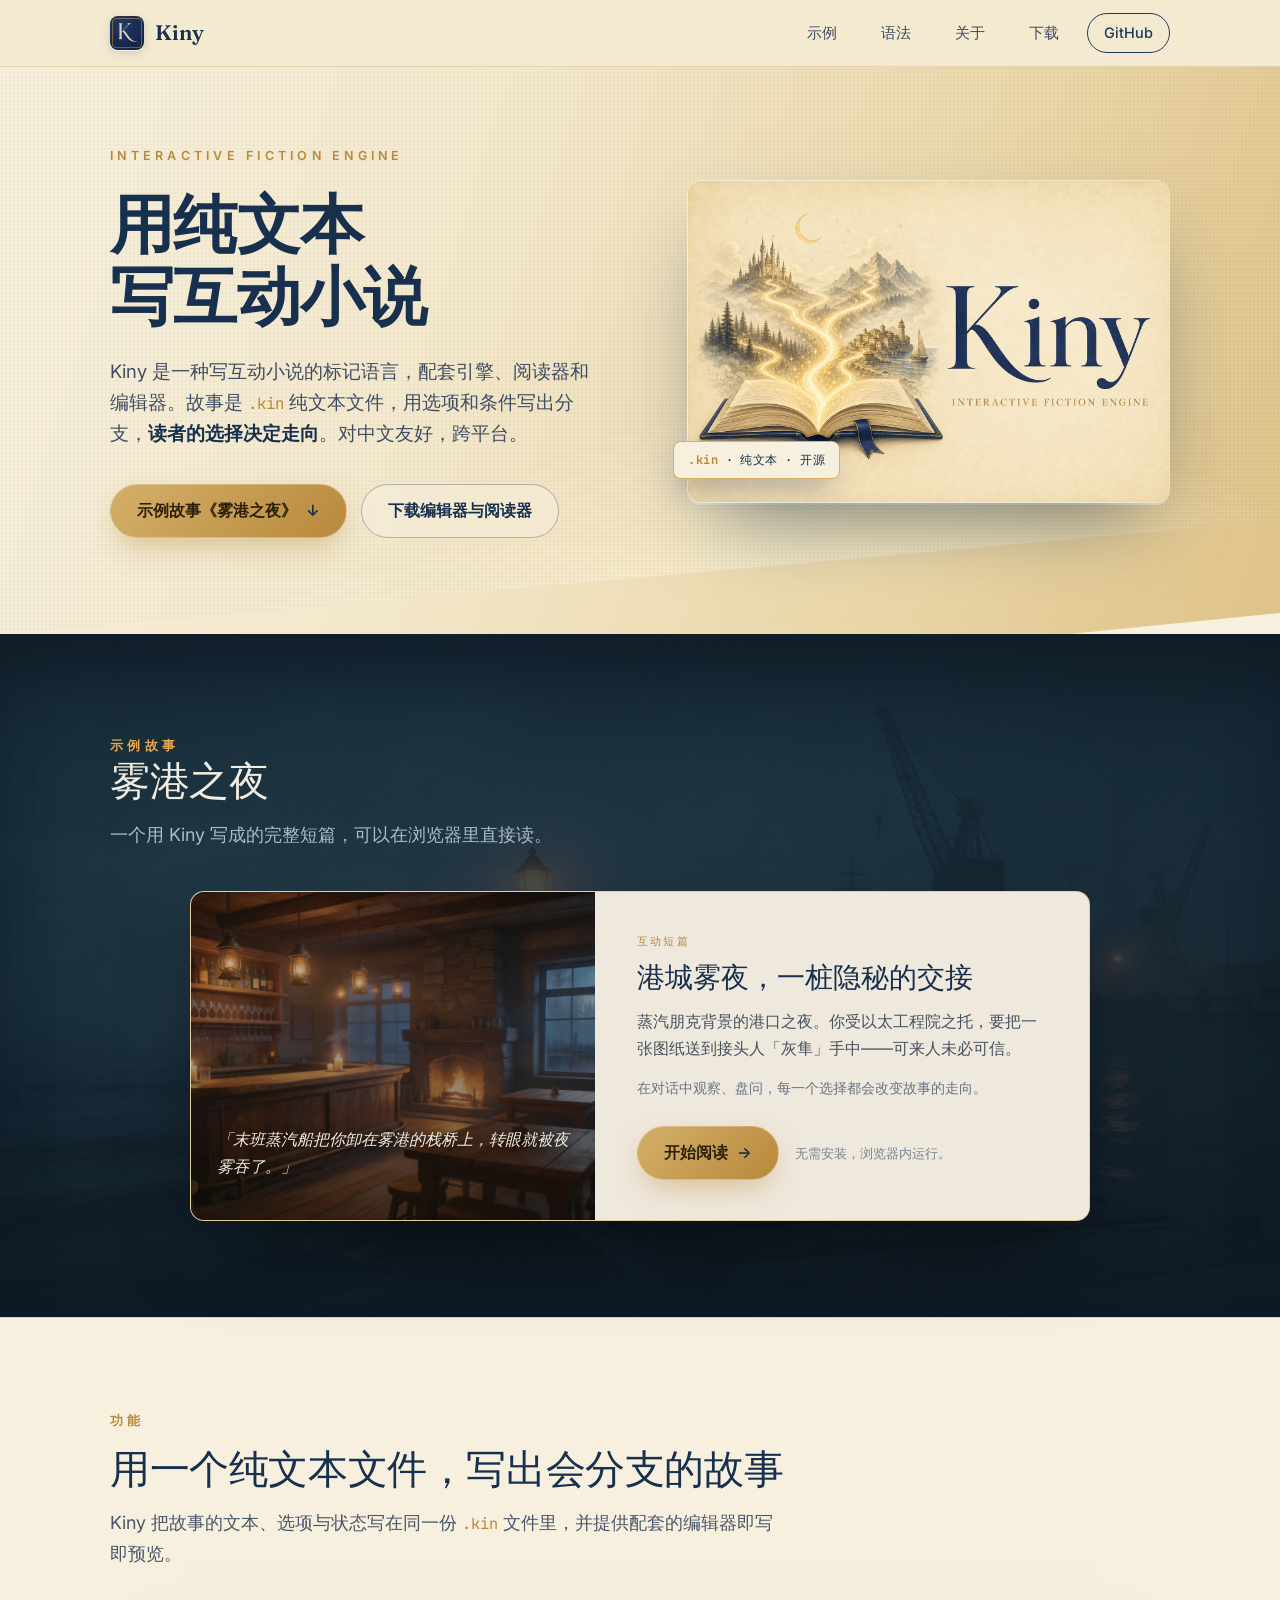
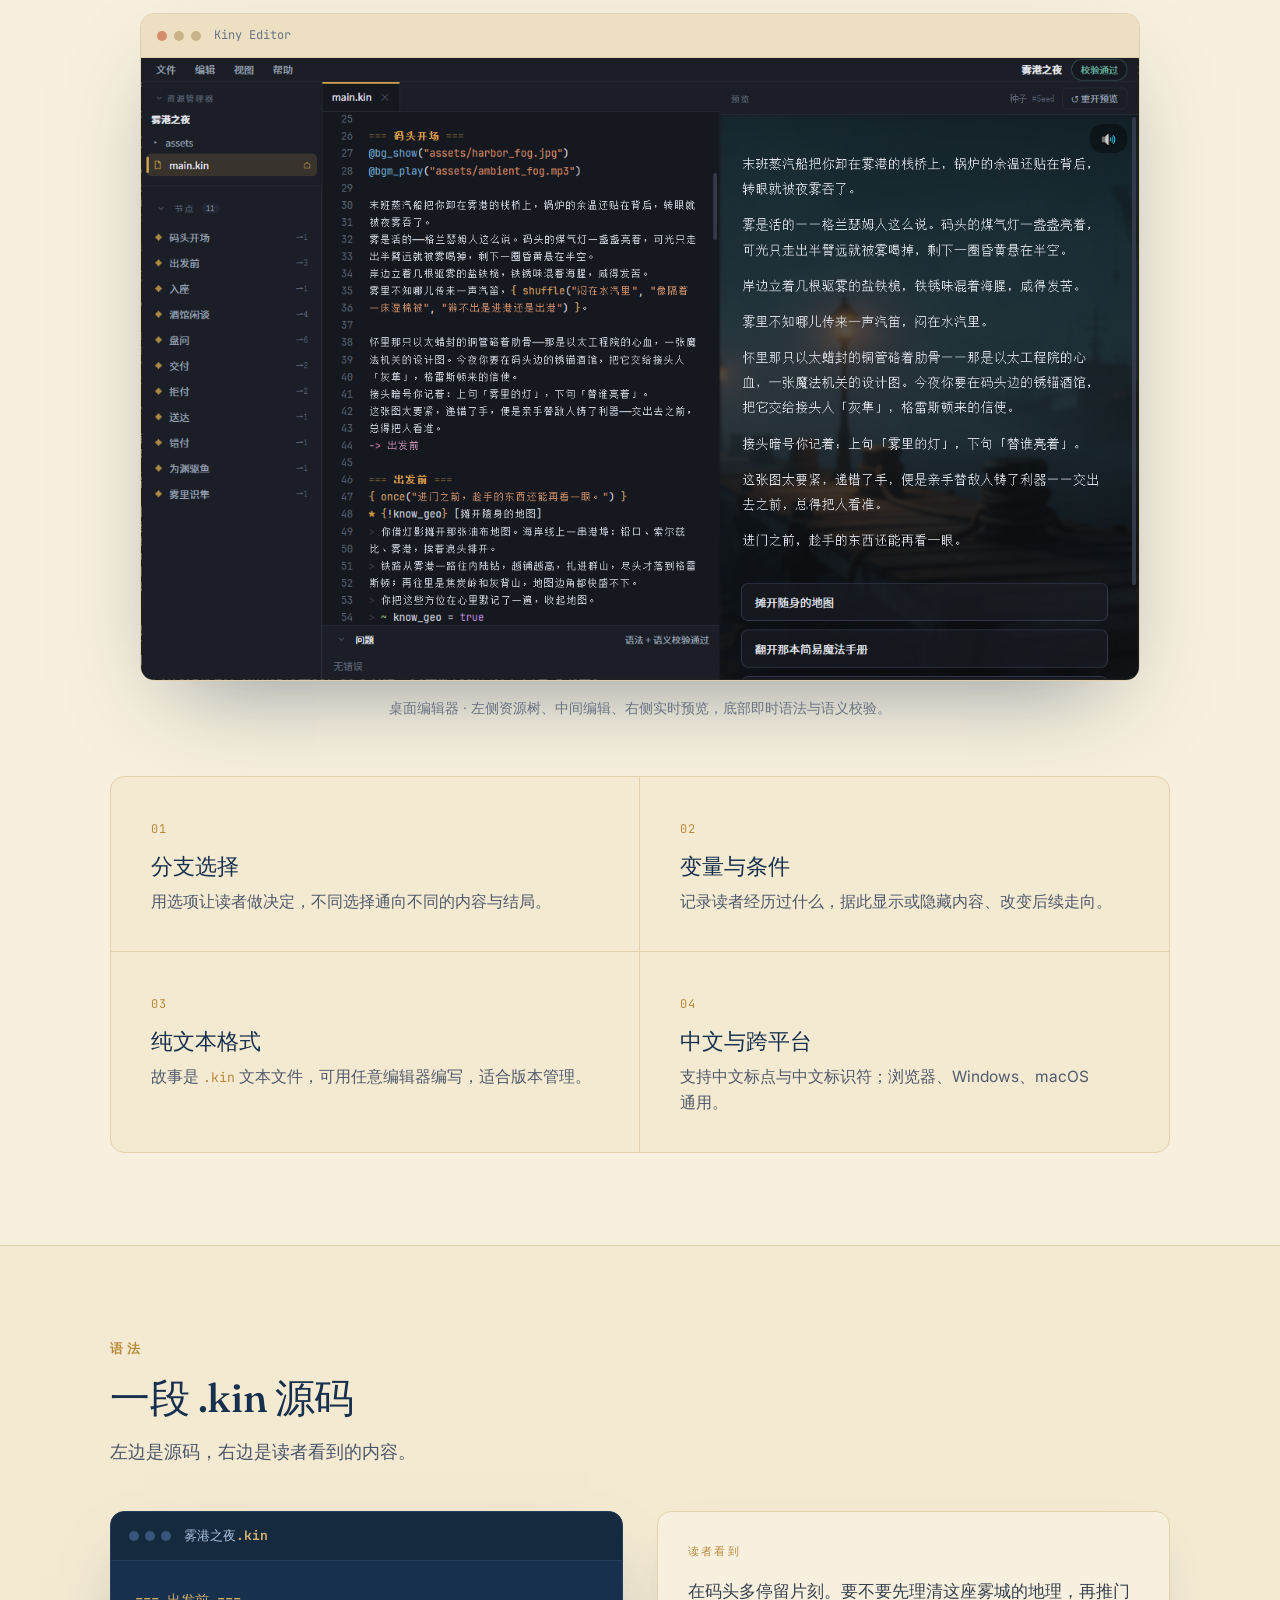
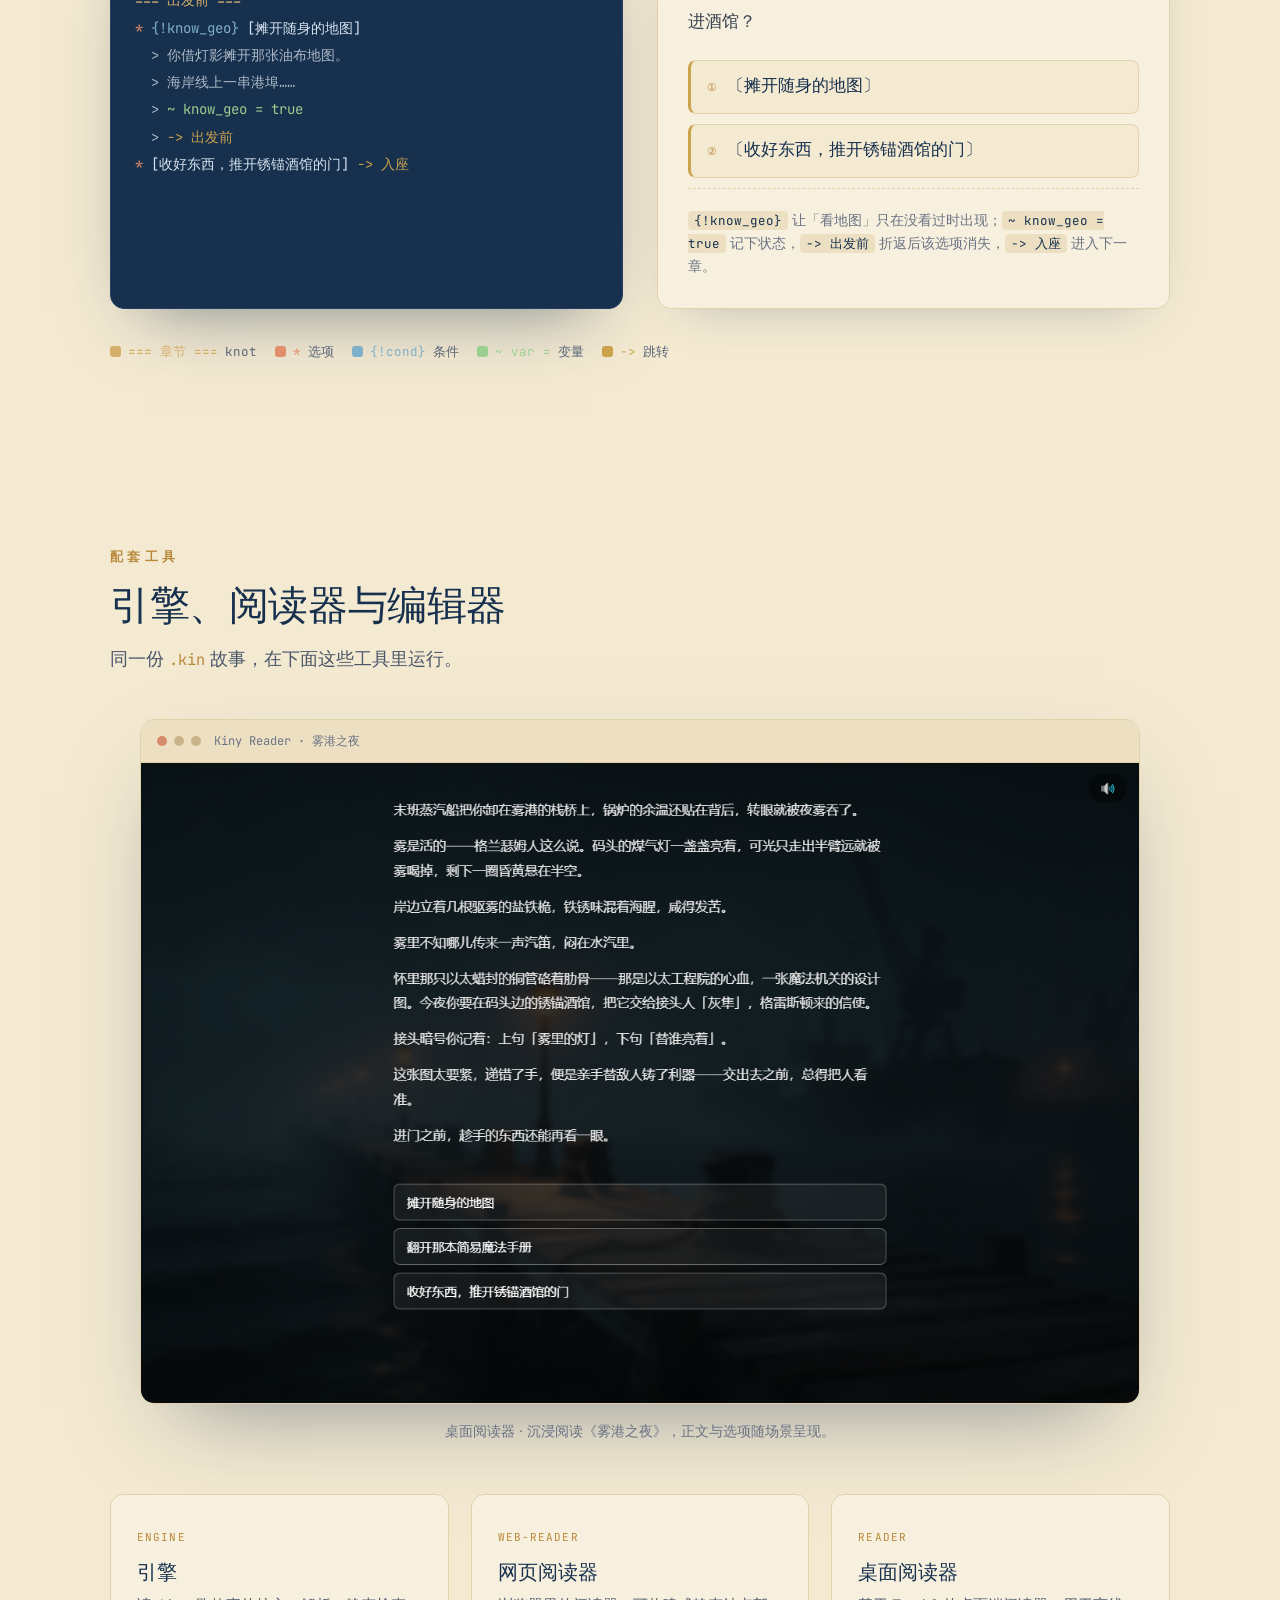
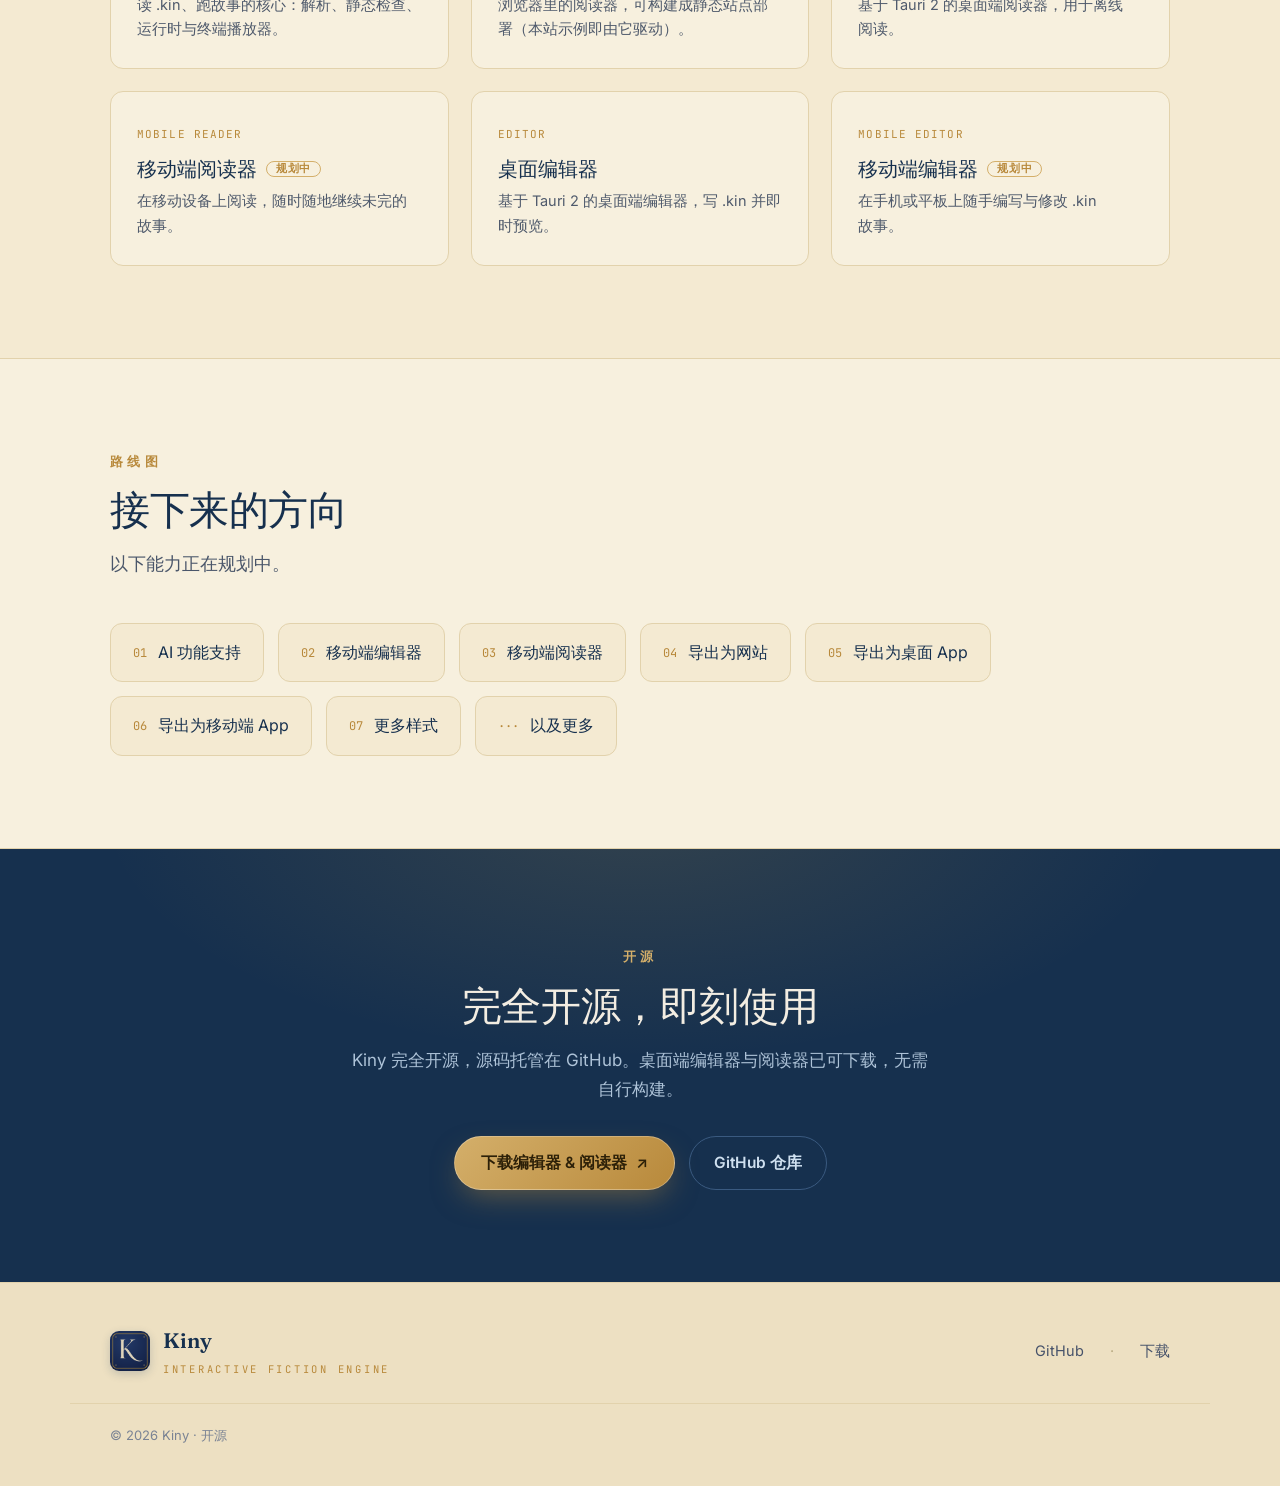
==== index.html @ 434c1800 "site: 同步介绍站快照" ====
<!DOCTYPE html>
<html lang="zh-Hans">
<head>
<meta charset="UTF-8">
<meta name="viewport" content="width=device-width, initial-scale=1.0">
<title>Kiny — 用纯文本写互动小说</title>
<meta name="description" content="Kiny 是一种写互动小说的标记语言，配套引擎、阅读器和编辑器。故事是 .kin 纯文本文件，用选项和条件写出分支。受 Ink 启发，对中文友好。">
<link rel="icon" href="assets/app-icon.png">
<link rel="preconnect" href="https://fonts.googleapis.com">
<link rel="preconnect" href="https://fonts.gstatic.com" crossorigin>
<link href="https://fonts.googleapis.com/css2?family=Fraunces:ital,opsz,wght@0,9..144,400;0,9..144,500;0,9..144,600;1,9..144,400;1,9..144,500&family=Newsreader:ital,opsz@0,6..72;1,6..72&family=Inter:wght@400;500;600&family=JetBrains+Mono:wght@400;500&display=swap" rel="stylesheet">
<style>
  :root{
    --paper:#F4EAD2;
    --paper-2:#EDE0C2;
    --paper-3:#F7F0DE;
    --paper-edge:#E2D2AC;
    --navy:#1E3A5F;
    --navy-deep:#16304E;
    --navy-2:#20385C;
    --ink:#23364d;
    --gold:#C9A24B;
    --gold-soft:#D4AF6A;
    --gold-deep:#B8893B;
    --fog:#1a2a38;
    --fog-deep:#0f1b26;
    --lamp:#e9a94e;

    --serif:"Fraunces", Georgia, "Songti SC", serif;
    --reader:"Newsreader", Georgia, "Songti SC", "STSong", serif;
    --sans:"Inter","PingFang SC","Microsoft YaHei",system-ui,sans-serif;
    --mono:"JetBrains Mono","SFMono-Regular",Consolas,monospace;
    --maxw:1140px;
  }

  *{box-sizing:border-box;}
  html{scroll-behavior:smooth;}
  body{
    margin:0;
    background:var(--paper);
    color:var(--ink);
    font-family:var(--sans);
    font-size:17px;
    line-height:1.7;
    -webkit-font-smoothing:antialiased;
    font-variant-ligatures:none;
    font-feature-settings:"liga" 0, "calt" 0;
    overflow-x:hidden;
  }
  pre,code,.kc{font-variant-ligatures:none;font-feature-settings:"liga" 0, "calt" 0;}
  ::selection{background:var(--gold-soft);color:var(--navy-deep);}
  a{color:inherit;text-decoration:none;}
  img{display:block;max-width:100%;}
  p{text-wrap:pretty;}

  .wrap{max-width:var(--maxw);margin:0 auto;padding:0 40px;}

  .eyebrow{
    font-family:var(--sans);font-size:12.5px;letter-spacing:.34em;
    text-transform:uppercase;font-weight:600;color:var(--gold-deep);
  }
  h1,h2,h3{font-family:var(--serif);font-weight:500;color:var(--navy-deep);line-height:1.12;margin:0;}
  h2{font-size:clamp(28px,3.3vw,40px);letter-spacing:-.01em;}
  .section-head{max-width:680px;margin-bottom:44px;}
  .section-head .eyebrow{display:block;margin-bottom:16px;}
  .section-head p.lede{font-size:18px;color:#4a566a;margin:16px 0 0;}

  section{padding:92px 0;position:relative;}
  code.kc{font-family:var(--mono);font-size:.85em;color:var(--gold-deep);}

  /* framed screenshot */
  .shot{max-width:1000px;margin:0 auto;border-radius:14px;overflow:hidden;border:1px solid var(--paper-edge);box-shadow:0 38px 90px -38px rgba(22,48,78,.5);}
  .shot .bar{display:flex;align-items:center;gap:7px;padding:11px 16px;background:var(--paper-2);border-bottom:1px solid var(--paper-edge);}
  .shot .bar i{width:10px;height:10px;border-radius:50%;background:#c9b489;display:block;}
  .shot .bar i:nth-child(1){background:#d68b6a;}
  .shot .bar span{font-family:var(--mono);font-size:12px;color:#6a7384;margin-left:6px;}
  .shot img{width:100%;display:block;background:#0d1117;}
  .shot-cap{text-align:center;font-size:13.5px;color:#6a7384;margin:16px auto 0;}

  /* ════════ NAV ════════ */
  nav{
    position:sticky;top:0;z-index:50;
    background:rgba(244,234,210,.86);
    backdrop-filter:saturate(140%) blur(10px);
    border-bottom:1px solid var(--paper-edge);
  }
  nav .wrap{display:flex;align-items:center;justify-content:space-between;height:66px;}
  .brand{display:flex;align-items:center;gap:11px;font-family:var(--serif);font-weight:600;font-size:21px;color:var(--navy-deep);}
  .brand img{width:34px;height:34px;border-radius:8px;box-shadow:0 1px 0 rgba(255,255,255,.6),0 3px 10px rgba(30,58,95,.18);}
  .navlinks{display:flex;gap:12px;align-items:center;font-size:14.5px;font-weight:500;}
  .navlinks a{padding:7px 16px;border-radius:999px;transition:all .2s;color:#3d4a5e;}
  .navlinks a:hover{color:var(--gold-deep);}
  .navlinks a.ghbtn{border:1px solid var(--navy);color:var(--navy);}
  .navlinks a.ghbtn:hover{background:var(--navy);color:var(--paper-3);}

  /* ════════ HERO · 金色故事光路 ════════ */
  @keyframes fluidflow{
    0%{background-position:0% 50%;}50%{background-position:100% 50%;}100%{background-position:0% 50%;}
  }
  .hero{position:relative;overflow:hidden;background:var(--paper-3);padding:78px 0 96px;}
  .hero__fluid{
    position:absolute;inset:-14% -10% auto -10%;height:135%;z-index:0;
    background:linear-gradient(108deg,
      #F8F1E0 0%,#F3E7CA 16%,#E8D2A0 29%,#D9B978 40%,#CCA451 50%,
      #BE9540 59%,#8a99a2 72%,#4a6178 83%,#28405f 93%,#1c3454 100%);
    background-size:240% 240%;
    animation:fluidflow 30s ease-in-out infinite;
    clip-path:polygon(0 0, 100% 0, 100% 80%, 0 100%);
    opacity:.92;
  }
  .hero__rays{
    position:absolute;inset:0;z-index:1;pointer-events:none;mix-blend-mode:screen;
    background:
      radial-gradient(120% 70% at 72% 118%, rgba(255,244,214,.55), transparent 56%),
      radial-gradient(46% 64% at 60% 100%, rgba(233,196,120,.55), transparent 62%),
      radial-gradient(40% 60% at 84% 104%, rgba(244,228,180,.42), transparent 60%);
    clip-path:polygon(0 0, 100% 0, 100% 80%, 0 100%);
  }
  .hero__grain{
    position:absolute;inset:0;z-index:1;pointer-events:none;
    background-image:radial-gradient(rgba(30,58,95,.045) 1px, transparent 1px);
    background-size:4px 4px;clip-path:polygon(0 0, 100% 0, 100% 80%, 0 100%);
  }
  .hero .wrap{position:relative;z-index:3;display:grid;grid-template-columns:1.04fr .96fr;gap:54px;align-items:center;}
  .hero-copy .eyebrow{margin-bottom:22px;display:block;color:var(--gold-deep);}
  .hero h1{font-size:clamp(42px,5vw,64px);font-weight:600;letter-spacing:-.01em;color:var(--navy-deep);}
  .hero .sub{font-size:18.5px;color:#3f4d63;max-width:494px;margin:24px 0 34px;}
  .hero .sub b{color:var(--navy-deep);font-weight:600;}
  .cta-row{display:flex;gap:14px;flex-wrap:wrap;align-items:center;}
  .btn{
    display:inline-flex;align-items:center;gap:9px;
    font-family:var(--sans);font-weight:600;font-size:15.5px;
    padding:13px 26px;border-radius:999px;cursor:pointer;border:1px solid transparent;
    transition:transform .18s ease, box-shadow .2s ease, background .2s;
  }
  .btn-primary{background:linear-gradient(135deg,var(--gold-soft),var(--gold-deep));color:#2c2008;box-shadow:0 12px 30px -8px rgba(184,137,59,.5);border:1px solid rgba(255,255,255,.28);}
  .btn-primary:hover{transform:translateY(-2px);box-shadow:0 18px 38px -8px rgba(184,137,59,.6);}
  .btn-primary .arr{color:var(--navy-deep);}
  .btn-ghost{background:rgba(247,240,222,.5);color:var(--navy-deep);border-color:rgba(30,58,95,.32);backdrop-filter:blur(3px);}
  .btn-ghost:hover{border-color:var(--gold-deep);color:var(--gold-deep);background:rgba(247,240,222,.85);}

  .hero-art{position:relative;}
  .hero-art .frame{
    position:relative;border-radius:14px;overflow:hidden;
    box-shadow:0 36px 80px -30px rgba(22,48,78,.6), 0 2px 0 rgba(255,255,255,.5);
    border:1px solid rgba(255,255,255,.45);
  }
  .hero-art .frame img{width:100%;background:var(--paper-3);}
  .hero-art .tag{
    position:absolute;left:-14px;bottom:24px;
    background:var(--paper-3);color:var(--navy-deep);border:1px solid var(--gold-soft);
    font-family:var(--mono);font-size:12px;letter-spacing:.04em;
    padding:8px 14px;border-radius:8px;box-shadow:0 14px 30px -10px rgba(30,58,95,.5);
  }
  .hero-art .tag b{color:var(--gold-deep);}

  /* ════════ 示例：雾港之夜 ════════ */
  .demo{background:var(--fog-deep);color:#cdd9e4;padding:0;}
  .demo-band{
    position:relative;
    background-image:linear-gradient(180deg, rgba(15,27,38,.66), rgba(15,27,38,.9)), url("assets/harbor_fog.jpg");
    background-size:cover;background-position:center;
  }
  .demo-band::after{content:"";position:absolute;inset:0;box-shadow:inset 0 80px 80px -40px rgba(15,27,38,.9), inset 0 -80px 80px -40px rgba(15,27,38,.95);pointer-events:none;}
  .demo-inner{position:relative;z-index:2;padding:96px 0;}
  .demo .eyebrow{color:var(--lamp);}
  .demo-head{max-width:620px;margin-bottom:40px;}
  .demo-head h2{color:#f1ece1;}
  .demo-head p{color:#a9bccb;font-size:18px;margin-top:16px;}

  .story-card{
    max-width:900px;margin:0 auto;
    background:rgba(244,237,225,.98);color:#26323f;
    border-radius:14px;overflow:hidden;border:1px solid rgba(201,162,75,.4);
    box-shadow:0 40px 90px -30px rgba(0,0,0,.7);
    display:grid;grid-template-columns:.9fr 1.1fr;
  }
  .story-card .cover{
    position:relative;min-height:320px;
    background-image:linear-gradient(180deg, rgba(20,16,10,.18), rgba(20,16,10,.55)), url("assets/tavern_interior.jpg");
    background-size:cover;background-position:center;
  }
  .story-card .cover .quote{
    position:absolute;left:26px;right:26px;bottom:24px;
    font-family:var(--reader);font-style:italic;font-size:16px;line-height:1.7;color:#f4ecdd;
    text-shadow:0 2px 12px rgba(0,0,0,.7);
  }
  .story-card .body{padding:40px 42px;display:flex;flex-direction:column;}
  .story-card .kicker{font-family:var(--mono);font-size:11px;letter-spacing:.2em;text-transform:uppercase;color:var(--gold-deep);}
  .story-card h3{font-size:28px;margin:12px 0 14px;}
  .story-card p{font-size:16px;color:#46525f;margin:0 0 14px;}
  .story-card .meta{font-size:14px;color:#6a7384;margin:0 0 26px;}
  .story-card .go{margin-top:auto;display:flex;align-items:center;gap:16px;flex-wrap:wrap;}
  .story-card .note{font-size:13px;color:#7a8493;}

  /* ════════ FEATURES ════════ */
  .features{background:var(--paper-3);border-top:1px solid var(--paper-edge);border-bottom:1px solid var(--paper-edge);}
  .feat-grid{display:grid;grid-template-columns:repeat(2,1fr);gap:0;border:1px solid var(--paper-edge);border-radius:14px;overflow:hidden;background:var(--paper);margin-top:56px;}
  .feat{padding:36px 40px;position:relative;border-right:1px solid var(--paper-edge);border-bottom:1px solid var(--paper-edge);}
  .feat:nth-child(2n){border-right:none;}
  .feat:nth-child(n+3){border-bottom:none;}
  .feat .idx{font-family:var(--mono);font-size:12px;letter-spacing:.1em;color:var(--gold-deep);}
  .feat h3{font-size:22px;margin:12px 0 10px;}
  .feat p{font-size:15.5px;color:#4f5a6c;margin:0;}

  /* ════════ CODE / .kin ════════ */
  .kin .wrap{position:relative;z-index:1;}
  .kin-grid{display:grid;grid-template-columns:1fr 1fr;gap:34px;align-items:stretch;}
  .codecard{background:var(--navy-deep);border-radius:14px;overflow:hidden;box-shadow:0 30px 70px -34px rgba(22,48,78,.6);border:1px solid #25405f;}
  .code-top{display:flex;align-items:center;gap:9px;padding:13px 18px;background:#15293f;border-bottom:1px solid #25405f;}
  .code-top .fname{font-family:var(--mono);font-size:13px;color:#a9c2dc;}
  .code-top .fname b{color:var(--gold-soft);}
  .code-top .dots{display:flex;gap:6px;margin-right:4px;}
  .code-top .dots i{width:10px;height:10px;border-radius:50%;background:#37557a;display:block;}
  pre{margin:0;padding:26px 24px;font-family:var(--mono);font-size:14px;line-height:1.95;color:#d6e2ee;overflow-x:auto;tab-size:2;}
  .k-knot{color:var(--gold-soft);font-weight:500;}
  .k-star{color:#e08f6a;}
  .k-cond{color:#7fb0c9;}
  .k-arrow{color:var(--gold);}
  .k-var{color:#9bcf8f;}
  .k-text{color:#aeb9c6;}

  .runcard{background:var(--paper-3);border-radius:14px;border:1px solid var(--paper-edge);box-shadow:0 18px 50px -30px rgba(30,58,95,.4);padding:30px 30px;display:flex;flex-direction:column;}
  .runcard .runlabel{font-family:var(--mono);font-size:11px;letter-spacing:.2em;text-transform:uppercase;color:var(--gold-deep);margin-bottom:18px;}
  .runcard .run-prose{font-family:var(--reader);font-size:17px;line-height:1.8;color:#37414f;margin:0 0 20px;}
  .runcard .run-choice{font-family:var(--reader);font-size:16.5px;color:var(--navy-deep);border:1px solid var(--paper-edge);border-left:3px solid var(--gold);background:var(--paper);padding:12px 16px;border-radius:8px;margin-bottom:10px;display:flex;align-items:center;gap:10px;}
  .runcard .run-choice .c{font-family:var(--mono);font-size:11px;color:var(--gold-deep);}
  .runcard .map{margin-top:auto;padding-top:20px;border-top:1px dashed var(--paper-edge);font-size:13.5px;color:#6a7384;}
  .runcard .map code{font-family:var(--mono);color:var(--navy-deep);background:var(--paper-2);padding:1px 6px;border-radius:4px;font-size:12.5px;}
  .legend{display:flex;flex-wrap:wrap;gap:18px;margin-top:32px;font-family:var(--mono);font-size:12.5px;color:#5b6678;}
  .legend span{display:inline-flex;align-items:center;gap:7px;}
  .legend i{width:11px;height:11px;border-radius:3px;display:inline-block;}

  /* ════════ TOOLS ════════ */
  .eco{background:var(--paper);}
  .eco-grid{display:grid;grid-template-columns:repeat(3,1fr);gap:22px;margin-top:52px;}
  .eco-card{background:var(--paper-3);border:1px solid var(--paper-edge);border-radius:13px;padding:26px 26px;transition:transform .2s, box-shadow .2s, border-color .2s;}
  .eco-card:hover{transform:translateY(-4px);box-shadow:0 20px 44px -26px rgba(30,58,95,.4);border-color:var(--gold-soft);}
  .eco-card .pin{font-family:var(--mono);font-size:11px;color:var(--gold-deep);letter-spacing:.1em;}
  .eco-card h3{font-size:20px;margin:11px 0 9px;display:flex;align-items:center;gap:9px;}
  .eco-card p{font-size:14.5px;color:#4f5a6c;margin:0;}
  .soon{font-family:var(--sans);font-size:10.5px;font-weight:600;letter-spacing:.06em;color:var(--gold-deep);border:1px solid var(--gold-soft);border-radius:999px;padding:1px 9px;}

  /* ════════ ROADMAP ════════ */
  .road{background:var(--paper-3);border-top:1px solid var(--paper-edge);border-bottom:1px solid var(--paper-edge);}
  .road-tags{display:flex;flex-wrap:wrap;gap:14px;}
  .road-tag{display:flex;align-items:center;gap:11px;padding:15px 22px;border:1px solid var(--paper-edge);border-radius:12px;background:var(--paper);font-size:16px;color:var(--navy-deep);}
  .road-tag .m{font-family:var(--mono);font-size:12px;color:var(--gold-deep);}

  /* ════════ DOWNLOAD ════════ */
  .download{background:var(--navy-deep);color:#d7e3ef;position:relative;overflow:hidden;text-align:center;}
  .download::before{content:"";position:absolute;inset:0;background:radial-gradient(900px 420px at 50% -10%, rgba(201,162,75,.16), transparent 60%);}
  .download .wrap{position:relative;z-index:1;}
  .download .eyebrow{color:var(--gold-soft);}
  .download h2{color:#f3ede2;margin-top:14px;}
  .download p{max-width:580px;margin:18px auto 32px;color:#aec3d8;font-size:17px;}
  .dl-row{display:flex;gap:14px;justify-content:center;flex-wrap:wrap;}
  .download .btn-line{display:inline-flex;align-items:center;gap:9px;color:#cfe0f0;border:1px solid #3a5a80;padding:13px 24px;border-radius:999px;font-weight:600;font-size:15.5px;transition:border-color .2s;}
  .download .btn-line:hover{border-color:var(--gold-soft);}

  /* ════════ FOOTER ════════ */
  footer{background:var(--paper-2);border-top:1px solid var(--paper-edge);padding:40px 0;}
  footer .wrap{display:flex;justify-content:space-between;align-items:center;gap:24px;flex-wrap:wrap;}
  .foot-brand{display:flex;align-items:center;gap:13px;}
  .foot-brand img{width:40px;height:40px;border-radius:9px;box-shadow:0 3px 10px rgba(30,58,95,.2);}
  .foot-brand .ft-name{font-family:var(--serif);font-weight:600;font-size:21px;color:var(--navy-deep);}
  .foot-brand .ft-tag{font-family:var(--mono);font-size:10.5px;letter-spacing:.26em;color:var(--gold-deep);text-transform:uppercase;margin-top:2px;}
  .foot-right{display:flex;align-items:center;gap:26px;font-size:14.5px;color:#46526a;}
  .foot-right a:hover{color:var(--gold-deep);}
  .foot-right .sep{color:#b9aa82;}
  .foot-copy{max-width:var(--maxw);margin:24px auto 0;padding:20px 40px 0;border-top:1px solid var(--paper-edge);font-size:13px;color:#7a8394;}

  /* reveal */
  .js .reveal{opacity:0;transform:translateY(22px);transition:opacity .7s ease, transform .7s ease;}
  .js .reveal.in{opacity:1;transform:none;}
  @media (prefers-reduced-motion:reduce){.js .reveal{opacity:1;transform:none;transition:none;}}

  @media (max-width:900px){
    .hero{padding:46px 0 80px;}
    .hero .wrap,.kin-grid{grid-template-columns:1fr;}
    .hero-art{order:-1;}
    .story-card{grid-template-columns:1fr;}
    .story-card .cover{min-height:200px;}
    .feat-grid{grid-template-columns:1fr;}
    .feat:nth-child(n){border-right:none;}
    .feat:nth-child(3){border-bottom:1px solid var(--paper-edge);}
    .eco-grid{grid-template-columns:1fr 1fr;}
    .navlinks a:not(.ghbtn){display:none;}
  }
</style>
</head>
<body>

<!-- NAV -->
<nav>
  <div class="wrap">
    <a class="brand" href="#top"><img src="assets/app-icon.png" alt="Kiny"><span>Kiny</span></a>
    <div class="navlinks">
      <a href="#demo">示例</a>
      <a href="syntax.html">语法</a>
      <a href="about.html">关于</a>
      <a href="https://github.com/firzencode/kiny/releases">下载</a>
      <a class="ghbtn" href="https://github.com/firzencode/kiny">GitHub</a>
    </div>
  </div>
</nav>

<!-- HERO -->
<header class="hero" id="top">
  <div class="hero__fluid"></div>
  <div class="hero__rays"></div>
  <div class="hero__grain"></div>
  <div class="wrap">
    <div class="hero-copy reveal in">
      <span class="eyebrow">Interactive Fiction Engine</span>
      <h1>用纯文本<br>写互动小说</h1>
      <p class="sub">Kiny 是一种写互动小说的标记语言，配套引擎、阅读器和编辑器。故事是 <code class="kc">.kin</code> 纯文本文件，用选项和条件写出分支，<b>读者的选择决定走向</b>。对中文友好，跨平台。</p>
      <div class="cta-row">
        <a class="btn btn-primary" href="#demo">示例故事《雾港之夜》 <span class="arr">↓</span></a>
        <a class="btn btn-ghost" href="https://github.com/firzencode/kiny/releases">下载编辑器与阅读器</a>
      </div>
    </div>
    <div class="hero-art reveal in">
      <div class="frame">
        <img src="assets/banner.png" alt="Kiny">
      </div>
      <div class="tag"><b>.kin</b> · 纯文本 · 开源</div>
    </div>
  </div>
</header>

<!-- 示例：雾港之夜 -->
<section class="demo" id="demo">
  <div class="demo-band">
    <div class="demo-inner">
      <div class="wrap">
        <div class="demo-head reveal">
          <span class="eyebrow">示例故事</span>
          <h2>雾港之夜</h2>
          <p>一个用 Kiny 写成的完整短篇，可以在浏览器里直接读。</p>
        </div>
        <div class="story-card reveal">
          <div class="cover">
            <p class="quote">「末班蒸汽船把你卸在雾港的栈桥上，转眼就被夜雾吞了。」</p>
          </div>
          <div class="body">
            <span class="kicker">互动短篇</span>
            <h3>港城雾夜，一桩隐秘的交接</h3>
            <p>蒸汽朋克背景的港口之夜。你受以太工程院之托，要把一张图纸送到接头人「灰隼」手中——可来人未必可信。</p>
            <p class="meta">在对话中观察、盘问，每一个选择都会改变故事的走向。</p>
            <div class="go">
              <a class="btn btn-primary" href="play/">开始阅读 <span class="arr">→</span></a>
              <span class="note">无需安装，浏览器内运行。</span>
            </div>
          </div>
        </div>
      </div>
    </div>
  </div>
</section>

<!-- FEATURES -->
<section class="features" id="features">
  <div class="wrap">
    <div class="section-head reveal">
      <span class="eyebrow">功能</span>
      <h2>用一个纯文本文件，写出会分支的故事</h2>
      <p class="lede">Kiny 把故事的文本、选项与状态写在同一份 <code class="kc">.kin</code> 文件里，并提供配套的编辑器即写即预览。</p>
    </div>
    <div class="shot reveal">
      <div class="bar"><i></i><i></i><i></i><span>Kiny Editor</span></div>
      <img src="assets/shot-editor.png" alt="Kiny 桌面编辑器界面">
    </div>
    <p class="shot-cap reveal">桌面编辑器 · 左侧资源树、中间编辑、右侧实时预览，底部即时语法与语义校验。</p>
    <div class="feat-grid reveal">
      <div class="feat">
        <span class="idx">01</span>
        <h3>分支选择</h3>
        <p>用选项让读者做决定，不同选择通向不同的内容与结局。</p>
      </div>
      <div class="feat">
        <span class="idx">02</span>
        <h3>变量与条件</h3>
        <p>记录读者经历过什么，据此显示或隐藏内容、改变后续走向。</p>
      </div>
      <div class="feat">
        <span class="idx">03</span>
        <h3>纯文本格式</h3>
        <p>故事是 <code class="kc">.kin</code> 文本文件，可用任意编辑器编写，适合版本管理。</p>
      </div>
      <div class="feat">
        <span class="idx">04</span>
        <h3>中文与跨平台</h3>
        <p>支持中文标点与中文标识符；浏览器、Windows、macOS 通用。</p>
      </div>
    </div>
  </div>
</section>

<!-- KIN CODE -->
<section class="kin" id="kin">
  <div class="wrap">
    <div class="section-head reveal">
      <span class="eyebrow">语法</span>
      <h2>一段 .kin 源码</h2>
      <p class="lede">左边是源码，右边是读者看到的内容。</p>
    </div>
    <div class="kin-grid reveal">
      <div class="codecard">
        <div class="code-top">
          <span class="dots"><i></i><i></i><i></i></span>
          <span class="fname">雾港之夜<b>.kin</b></span>
        </div>
<pre><span class="k-knot">=== 出发前 ===</span>
<span class="k-star">*</span> <span class="k-cond">{!know_geo}</span> [摊开随身的地图]
  <span class="k-text">&gt; 你借灯影摊开那张油布地图。</span>
  <span class="k-text">&gt; 海岸线上一串港埠……</span>
  <span class="k-text">&gt;</span> <span class="k-var">~ know_geo = true</span>
  <span class="k-text">&gt;</span> <span class="k-arrow">-&gt; 出发前</span>
<span class="k-star">*</span> [收好东西，推开锈锚酒馆的门] <span class="k-arrow">-&gt; 入座</span>
</pre>
      </div>
      <div class="runcard">
        <div class="runlabel">读者看到</div>
        <p class="run-prose">在码头多停留片刻。要不要先理清这座雾城的地理，再推门进酒馆？</p>
        <div class="run-choice"><span class="c">①</span>〔摊开随身的地图〕</div>
        <div class="run-choice"><span class="c">②</span>〔收好东西，推开锈锚酒馆的门〕</div>
        <div class="map">
          <code>{!know_geo}</code> 让「看地图」只在没看过时出现；<code>~ know_geo = true</code> 记下状态，<code>-&gt; 出发前</code> 折返后该选项消失，<code>-&gt; 入座</code> 进入下一章。
        </div>
      </div>
    </div>
    <div class="legend reveal">
      <span><i style="background:var(--gold-soft)"></i><span class="k-knot">=== 章节 ===</span> knot</span>
      <span><i style="background:#e08f6a"></i><span class="k-star">*</span> 选项</span>
      <span><i style="background:#7fb0c9"></i><span class="k-cond">{!cond}</span> 条件</span>
      <span><i style="background:#9bcf8f"></i><span class="k-var">~ var =</span> 变量</span>
      <span><i style="background:var(--gold)"></i><span class="k-arrow">-&gt;</span> 跳转</span>
    </div>
  </div>
</section>

<!-- TOOLS -->
<section class="eco" id="tools">
  <div class="wrap">
    <div class="section-head reveal">
      <span class="eyebrow">配套工具</span>
      <h2>引擎、阅读器与编辑器</h2>
      <p class="lede">同一份 <code class="kc">.kin</code> 故事，在下面这些工具里运行。</p>
    </div>
    <div class="shot reveal">
      <div class="bar"><i></i><i></i><i></i><span>Kiny Reader · 雾港之夜</span></div>
      <img src="assets/shot-reader.png" alt="Kiny 桌面阅读器阅读《雾港之夜》">
    </div>
    <p class="shot-cap reveal">桌面阅读器 · 沉浸阅读《雾港之夜》，正文与选项随场景呈现。</p>
    <div class="eco-grid reveal">
      <div class="eco-card">
        <span class="pin">ENGINE</span>
        <h3>引擎</h3>
        <p>读 .kin、跑故事的核心：解析、静态检查、运行时与终端播放器。</p>
      </div>
      <div class="eco-card">
        <span class="pin">WEB-READER</span>
        <h3>网页阅读器</h3>
        <p>浏览器里的阅读器，可构建成静态站点部署（本站示例即由它驱动）。</p>
      </div>
      <div class="eco-card">
        <span class="pin">READER</span>
        <h3>桌面阅读器</h3>
        <p>基于 Tauri 2 的桌面端阅读器，用于离线阅读。</p>
      </div>
      <div class="eco-card">
        <span class="pin">MOBILE READER</span>
        <h3>移动端阅读器 <span class="soon">规划中</span></h3>
        <p>在移动设备上阅读，随时随地继续未完的故事。</p>
      </div>
      <div class="eco-card">
        <span class="pin">EDITOR</span>
        <h3>桌面编辑器</h3>
        <p>基于 Tauri 2 的桌面端编辑器，写 .kin 并即时预览。</p>
      </div>
      <div class="eco-card">
        <span class="pin">MOBILE EDITOR</span>
        <h3>移动端编辑器 <span class="soon">规划中</span></h3>
        <p>在手机或平板上随手编写与修改 .kin 故事。</p>
      </div>
    </div>
  </div>
</section>

<!-- ROADMAP -->
<section class="road" id="roadmap">
  <div class="wrap">
    <div class="section-head reveal">
      <span class="eyebrow">路线图</span>
      <h2>接下来的方向</h2>
      <p class="lede">以下能力正在规划中。</p>
    </div>
    <div class="road-tags reveal">
      <div class="road-tag"><span class="m">01</span>AI 功能支持</div>
      <div class="road-tag"><span class="m">02</span>移动端编辑器</div>
      <div class="road-tag"><span class="m">03</span>移动端阅读器</div>
      <div class="road-tag"><span class="m">04</span>导出为网站</div>
      <div class="road-tag"><span class="m">05</span>导出为桌面 App</div>
      <div class="road-tag"><span class="m">06</span>导出为移动端 App</div>
      <div class="road-tag"><span class="m">07</span>更多样式</div>
      <div class="road-tag"><span class="m">···</span>以及更多</div>
    </div>
  </div>
</section>

<!-- DOWNLOAD -->
<section class="download" id="download">
  <div class="wrap">
    <span class="eyebrow">开源</span>
    <h2>完全开源，即刻使用</h2>
    <p>Kiny 完全开源，源码托管在 GitHub。桌面端编辑器与阅读器已可下载，无需自行构建。</p>
    <div class="dl-row">
      <a class="btn btn-primary" href="https://github.com/firzencode/kiny/releases">下载编辑器 &amp; 阅读器 <span>↗</span></a>
      <a class="btn-line" href="https://github.com/firzencode/kiny">GitHub 仓库</a>
    </div>
  </div>
</section>

<!-- FOOTER -->
<footer>
  <div class="wrap">
    <div class="foot-brand">
      <img src="assets/app-icon.png" alt="Kiny">
      <div>
        <div class="ft-name">Kiny</div>
        <div class="ft-tag">Interactive Fiction Engine</div>
      </div>
    </div>
    <div class="foot-right">
      <a href="https://github.com/firzencode/kiny">GitHub</a>
      <span class="sep">·</span>
      <a href="https://github.com/firzencode/kiny/releases">下载</a>
    </div>
  </div>
  <div class="foot-copy">© 2026 Kiny · 开源</div>
</footer>

<script>
  document.documentElement.classList.add('js');
  const reveals = document.querySelectorAll('.reveal');
  const io = new IntersectionObserver((entries)=>{
    entries.forEach(e=>{ if(e.isIntersecting){ e.target.classList.add('in'); io.unobserve(e.target);} });
  },{threshold:.12, rootMargin:"0px 0px -8% 0px"});
  reveals.forEach(el=>io.observe(el));
  window.addEventListener('load',()=>{ setTimeout(()=>reveals.forEach(el=>el.classList.add('in')),400); });
</script>
</body>
</html>
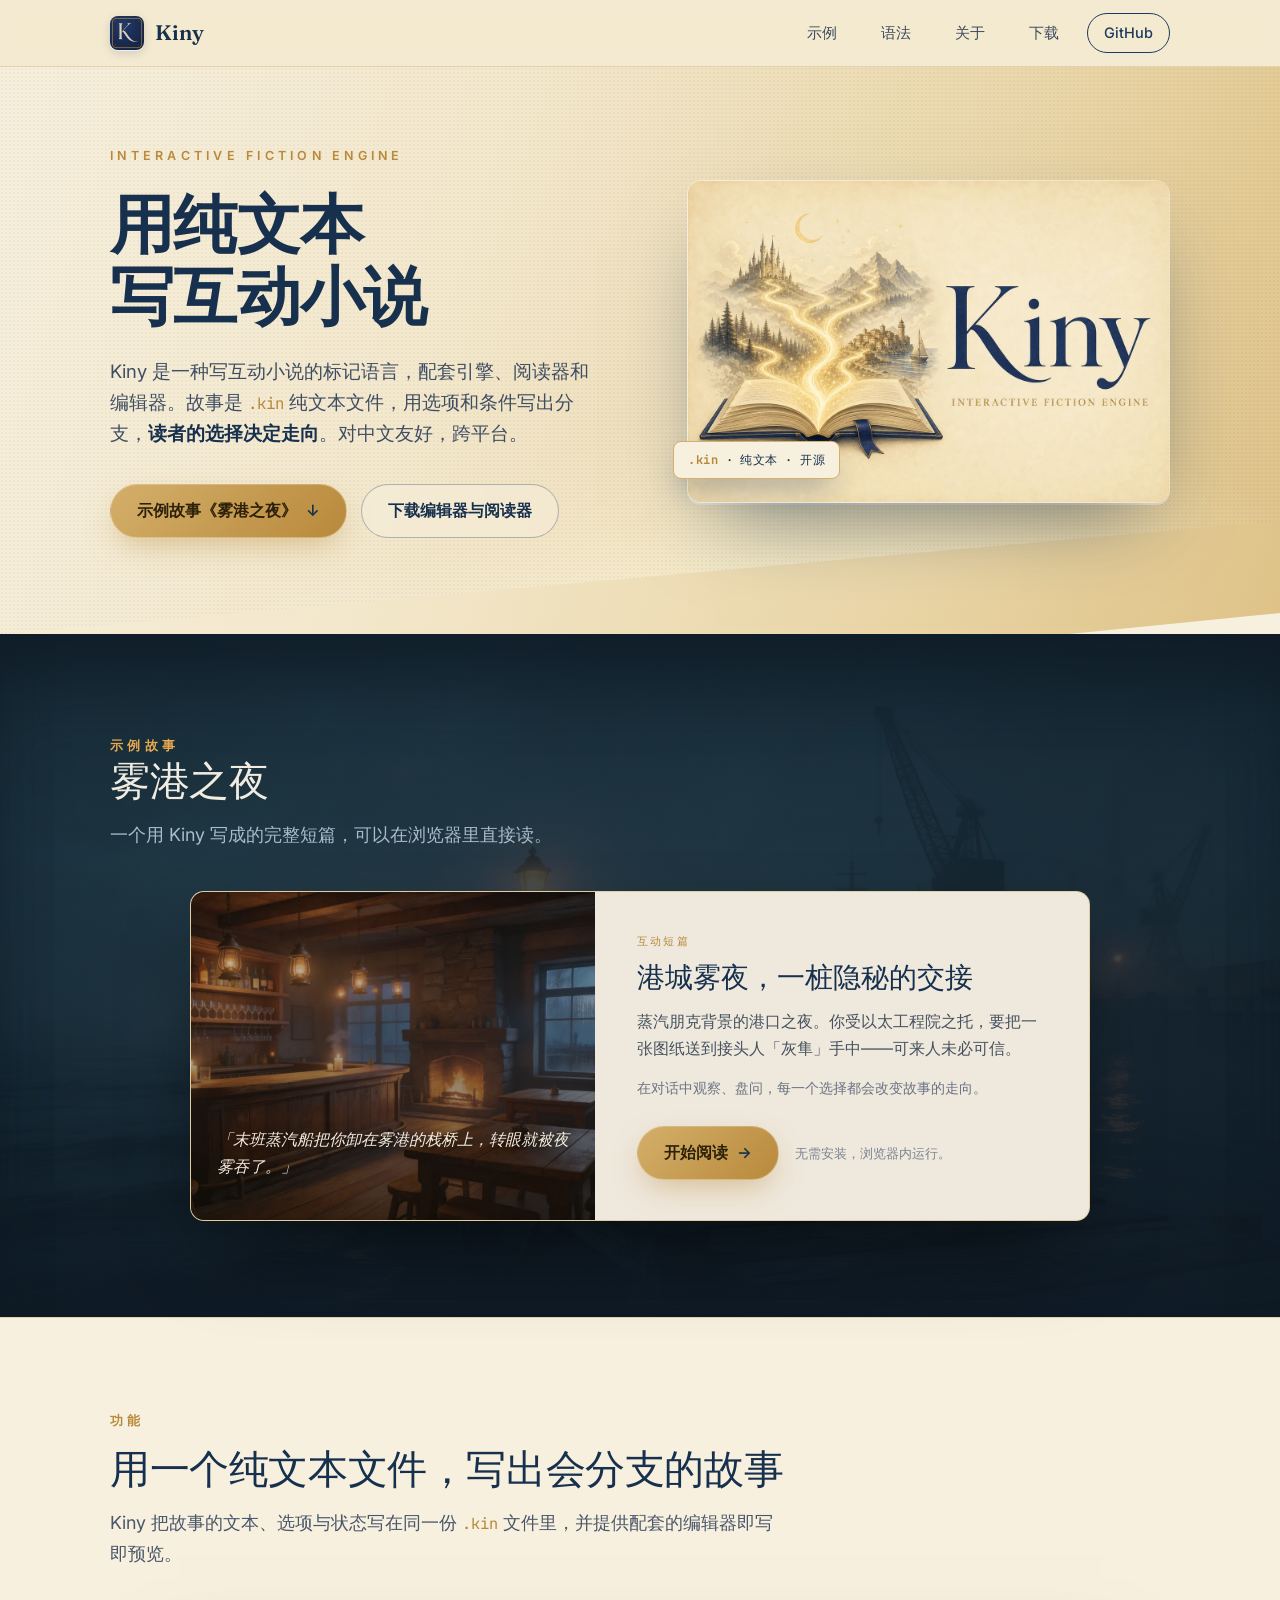
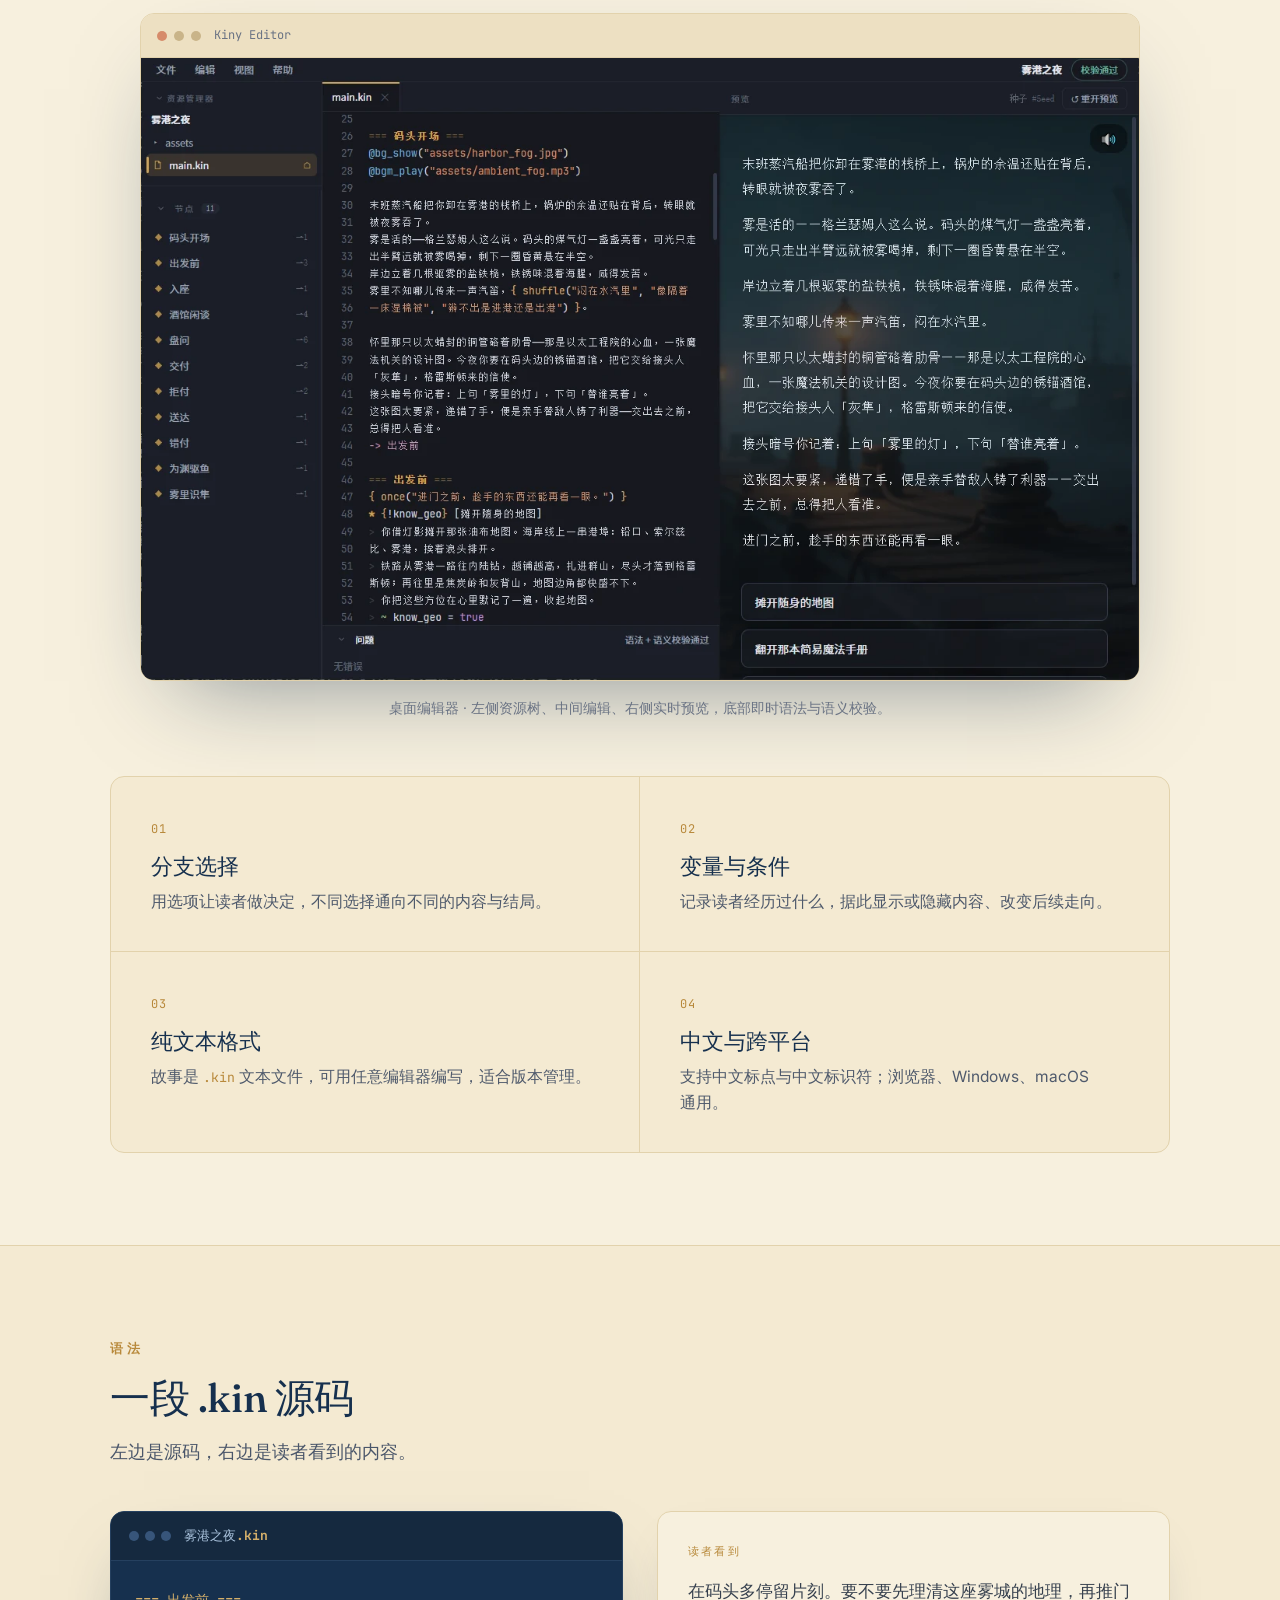
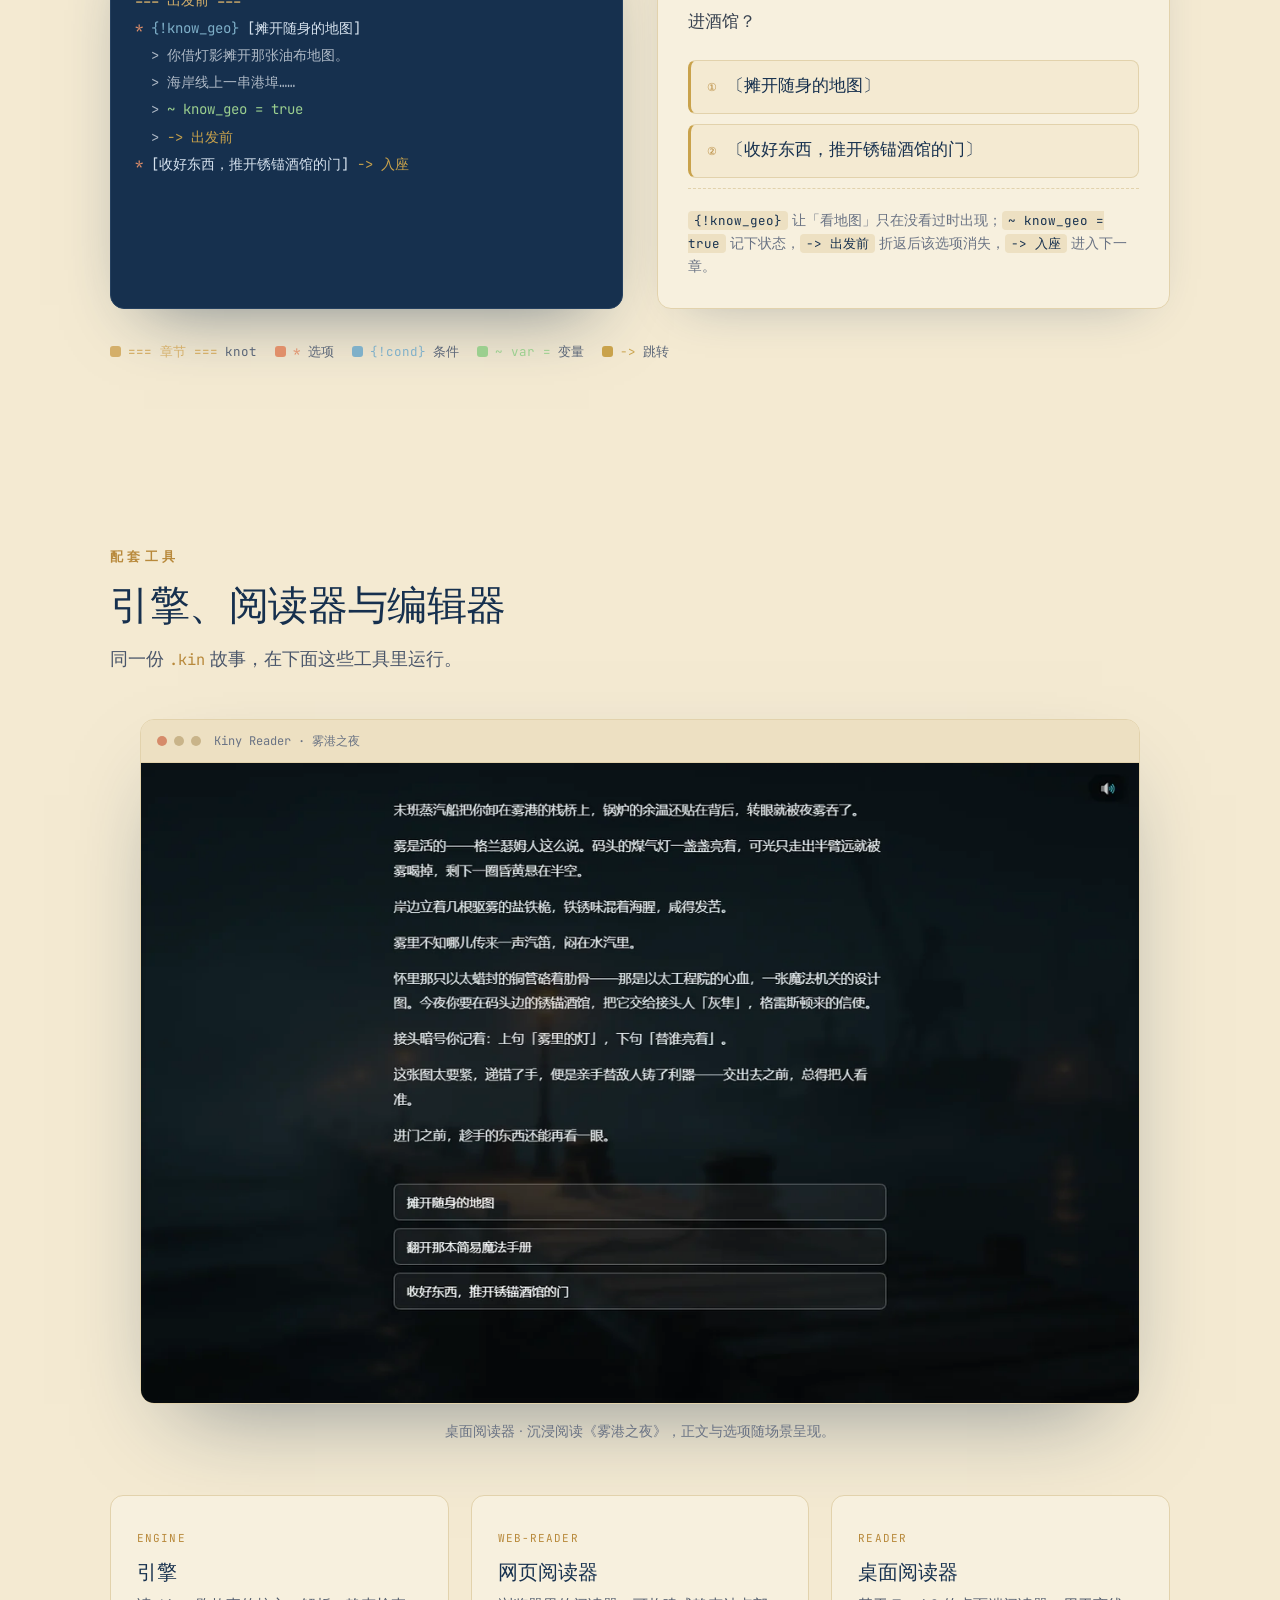
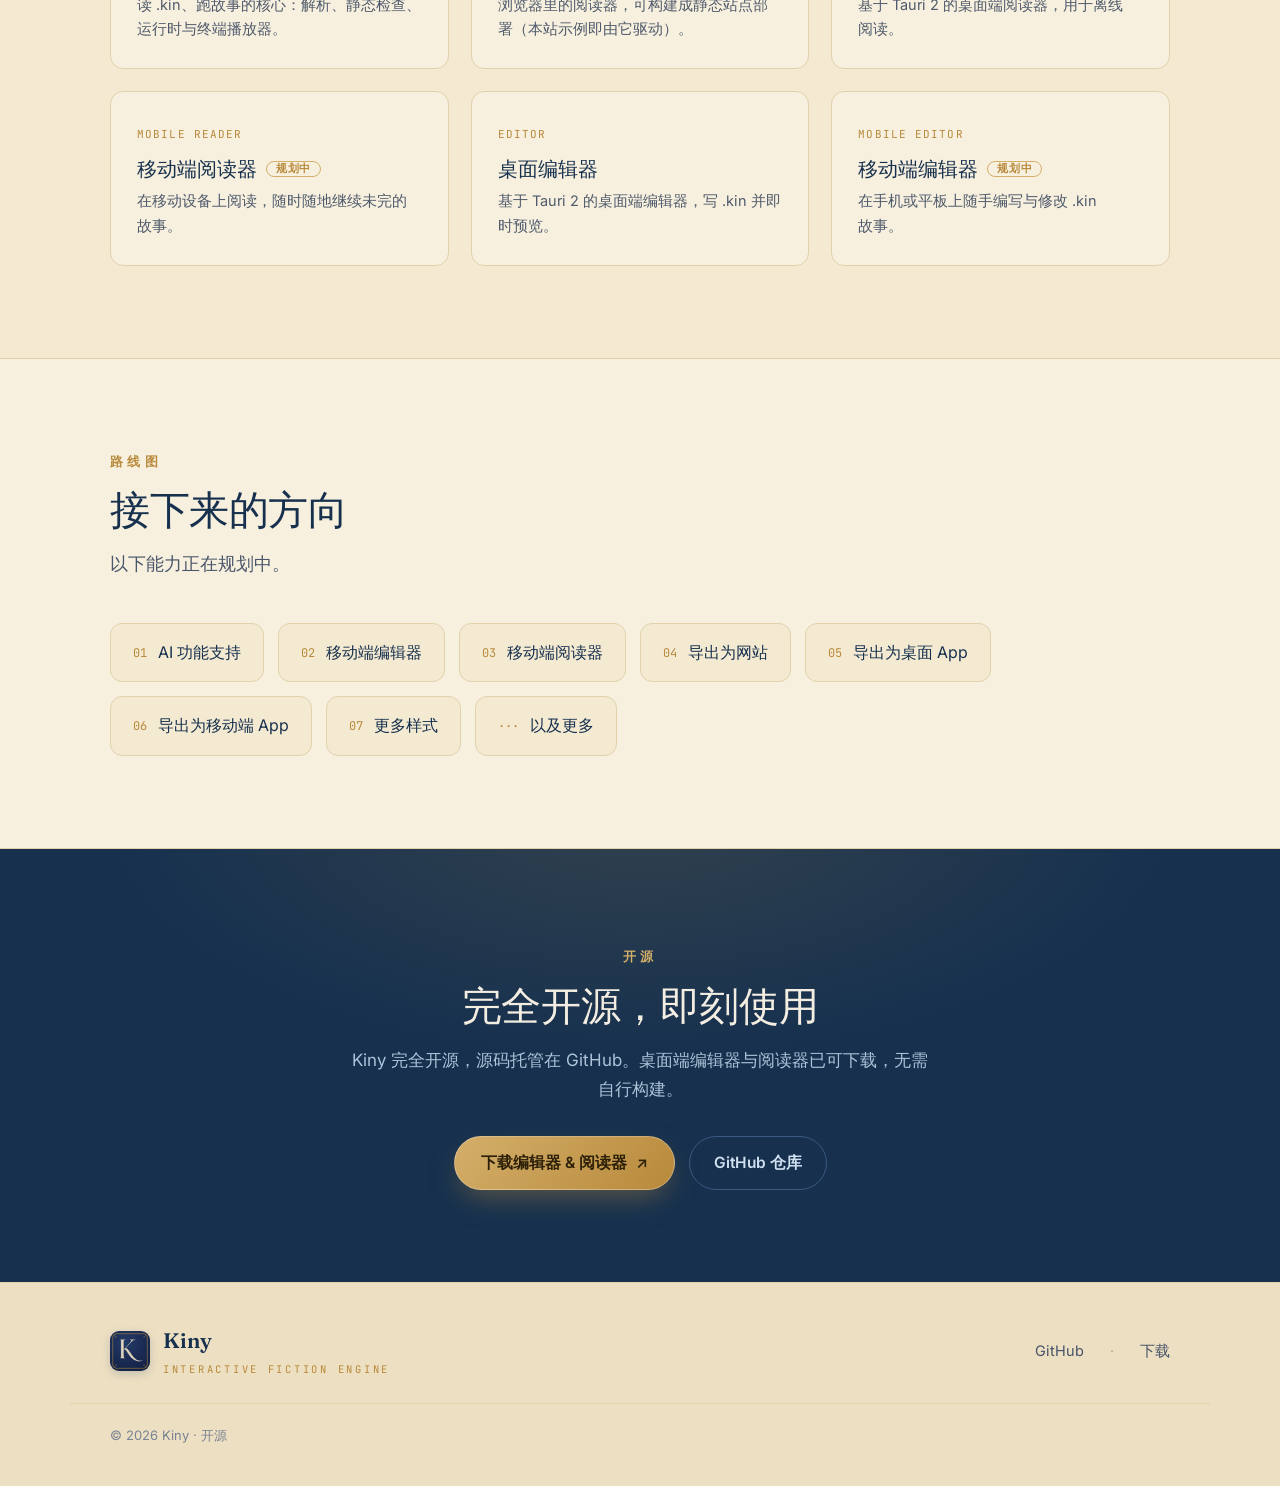
==== commit b059e21b: "site: 同步介绍站快照" ====
--- a/index.html
+++ b/index.html
@@ -158,7 +158,7 @@
   .demo{background:var(--fog-deep);color:#cdd9e4;padding:0;}
   .demo-band{
     position:relative;
-    background-image:linear-gradient(180deg, rgba(15,27,38,.66), rgba(15,27,38,.9)), url("assets/harbor_fog.jpg");
+    background-image:linear-gradient(180deg, rgba(15,27,38,.66), rgba(15,27,38,.9)), url("assets/harbor_fog.webp");
     background-size:cover;background-position:center;
   }
   .demo-band::after{content:"";position:absolute;inset:0;box-shadow:inset 0 80px 80px -40px rgba(15,27,38,.9), inset 0 -80px 80px -40px rgba(15,27,38,.95);pointer-events:none;}
@@ -177,7 +177,7 @@
   }
   .story-card .cover{
     position:relative;min-height:320px;
-    background-image:linear-gradient(180deg, rgba(20,16,10,.18), rgba(20,16,10,.55)), url("assets/tavern_interior.jpg");
+    background-image:linear-gradient(180deg, rgba(20,16,10,.18), rgba(20,16,10,.55)), url("assets/tavern_interior.webp");
     background-size:cover;background-position:center;
   }
   .story-card .cover .quote{
@@ -322,7 +322,7 @@
     </div>
     <div class="hero-art reveal in">
       <div class="frame">
-        <img src="assets/banner.png" alt="Kiny">
+        <img src="assets/banner.webp" alt="Kiny">
       </div>
       <div class="tag"><b>.kin</b> · 纯文本 · 开源</div>
     </div>
@@ -369,7 +369,7 @@
     </div>
     <div class="shot reveal">
       <div class="bar"><i></i><i></i><i></i><span>Kiny Editor</span></div>
-      <img src="assets/shot-editor.png" alt="Kiny 桌面编辑器界面">
+      <img src="assets/shot-editor.webp" alt="Kiny 桌面编辑器界面">
     </div>
     <p class="shot-cap reveal">桌面编辑器 · 左侧资源树、中间编辑、右侧实时预览，底部即时语法与语义校验。</p>
     <div class="feat-grid reveal">
@@ -450,7 +450,7 @@
     </div>
     <div class="shot reveal">
       <div class="bar"><i></i><i></i><i></i><span>Kiny Reader · 雾港之夜</span></div>
-      <img src="assets/shot-reader.png" alt="Kiny 桌面阅读器阅读《雾港之夜》">
+      <img src="assets/shot-reader.webp" alt="Kiny 桌面阅读器阅读《雾港之夜》">
     </div>
     <p class="shot-cap reveal">桌面阅读器 · 沉浸阅读《雾港之夜》，正文与选项随场景呈现。</p>
     <div class="eco-grid reveal">
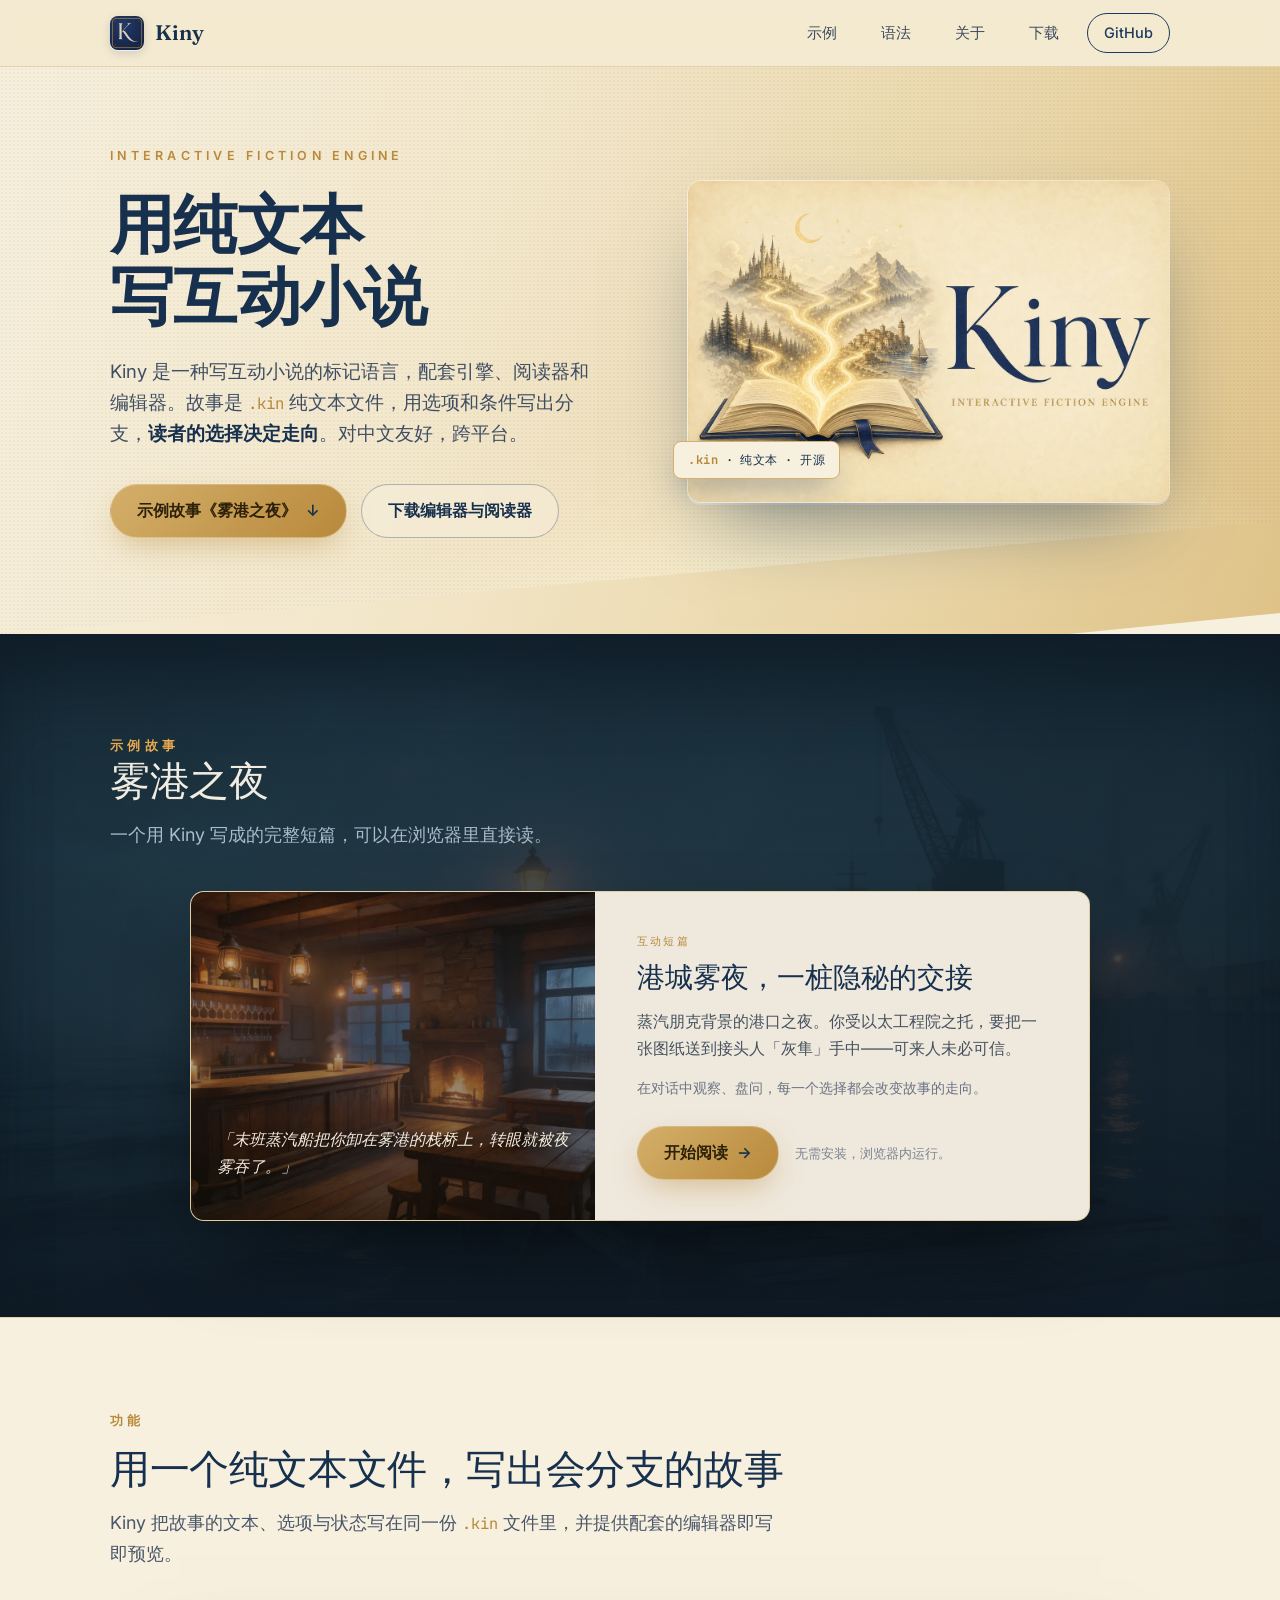
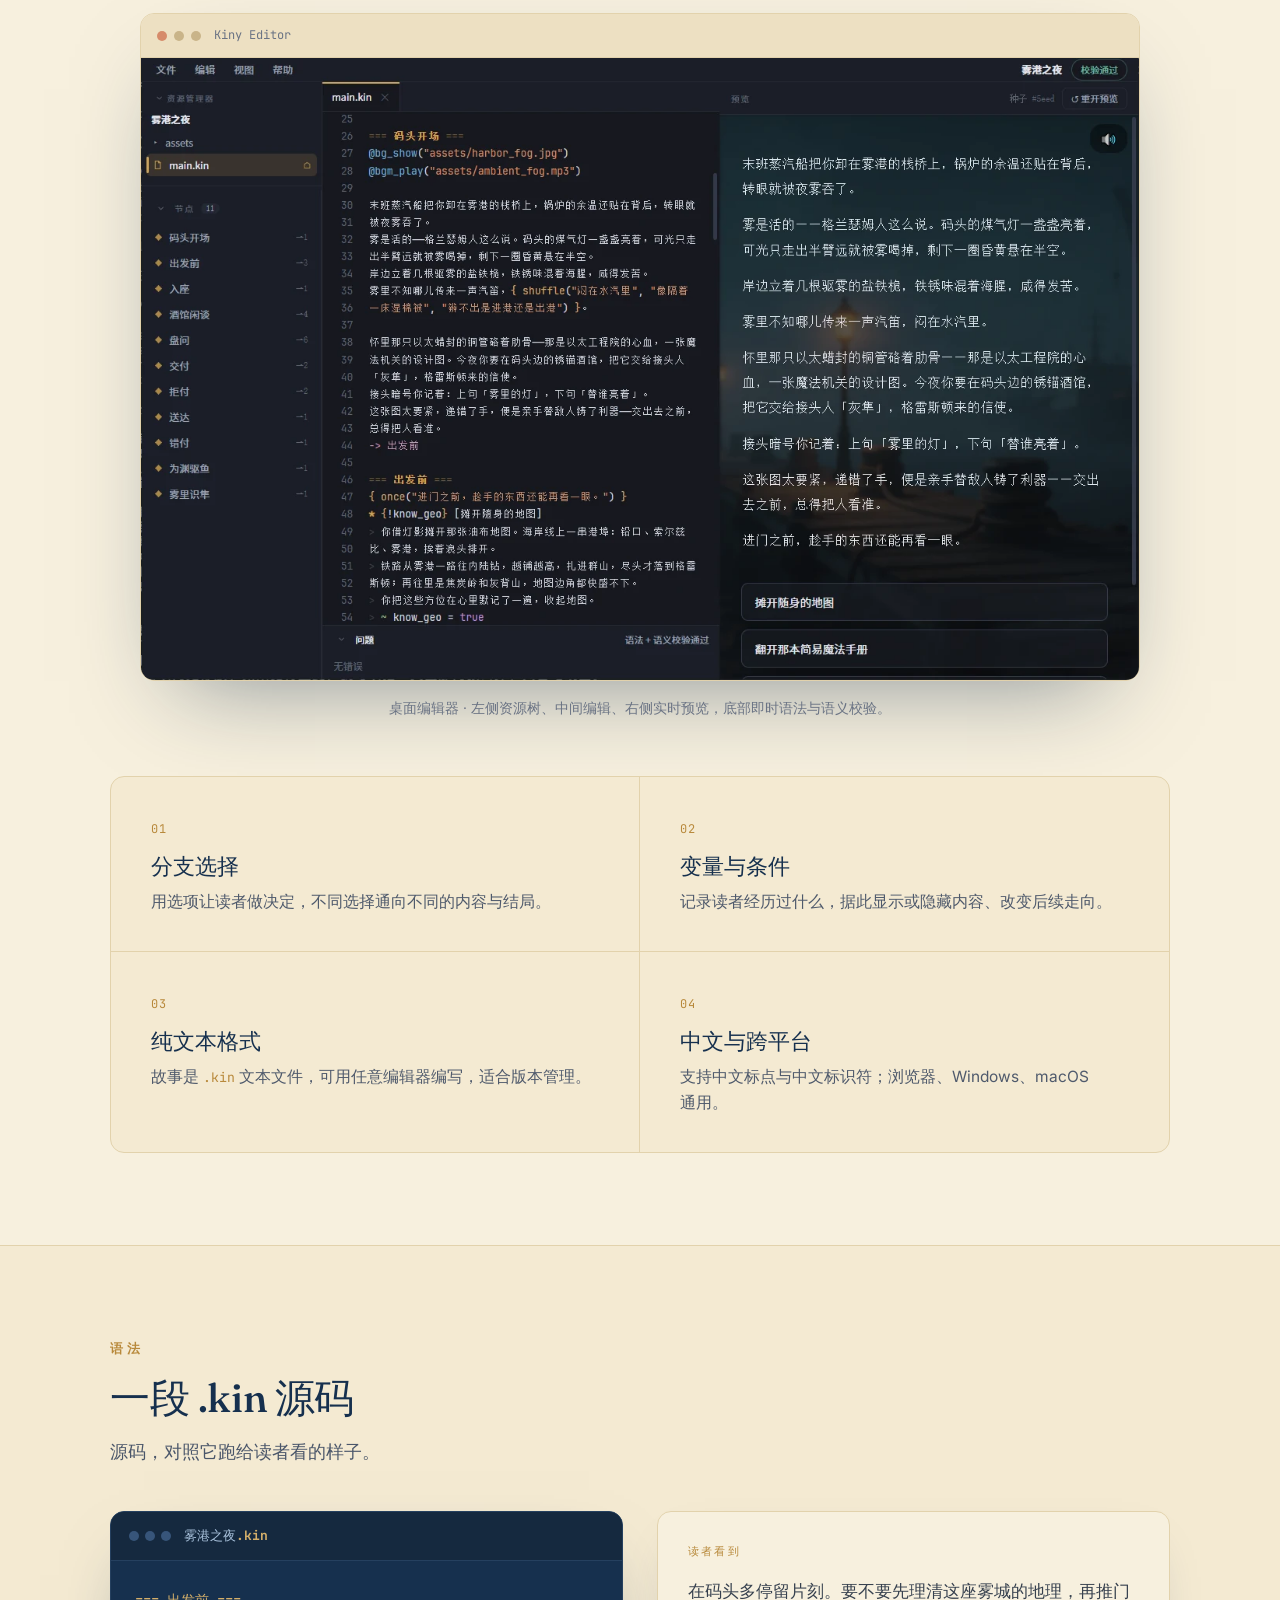
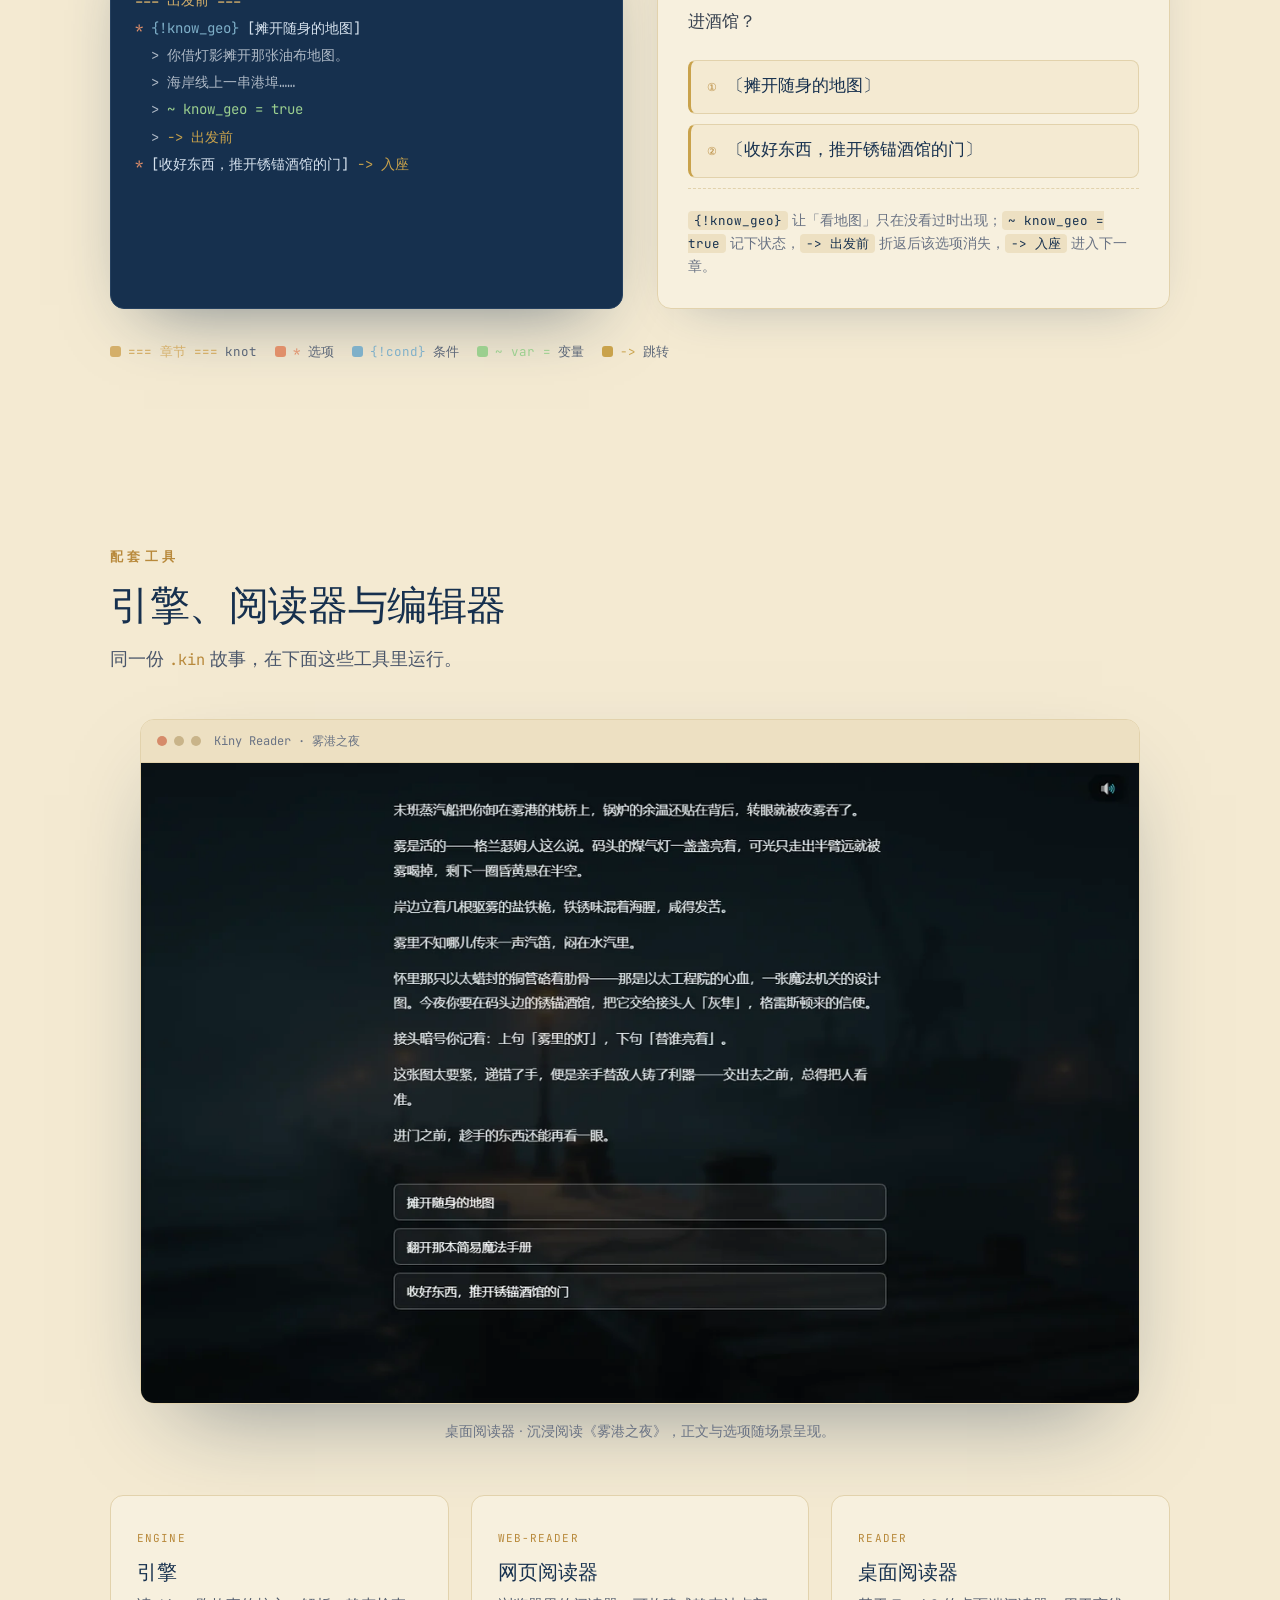
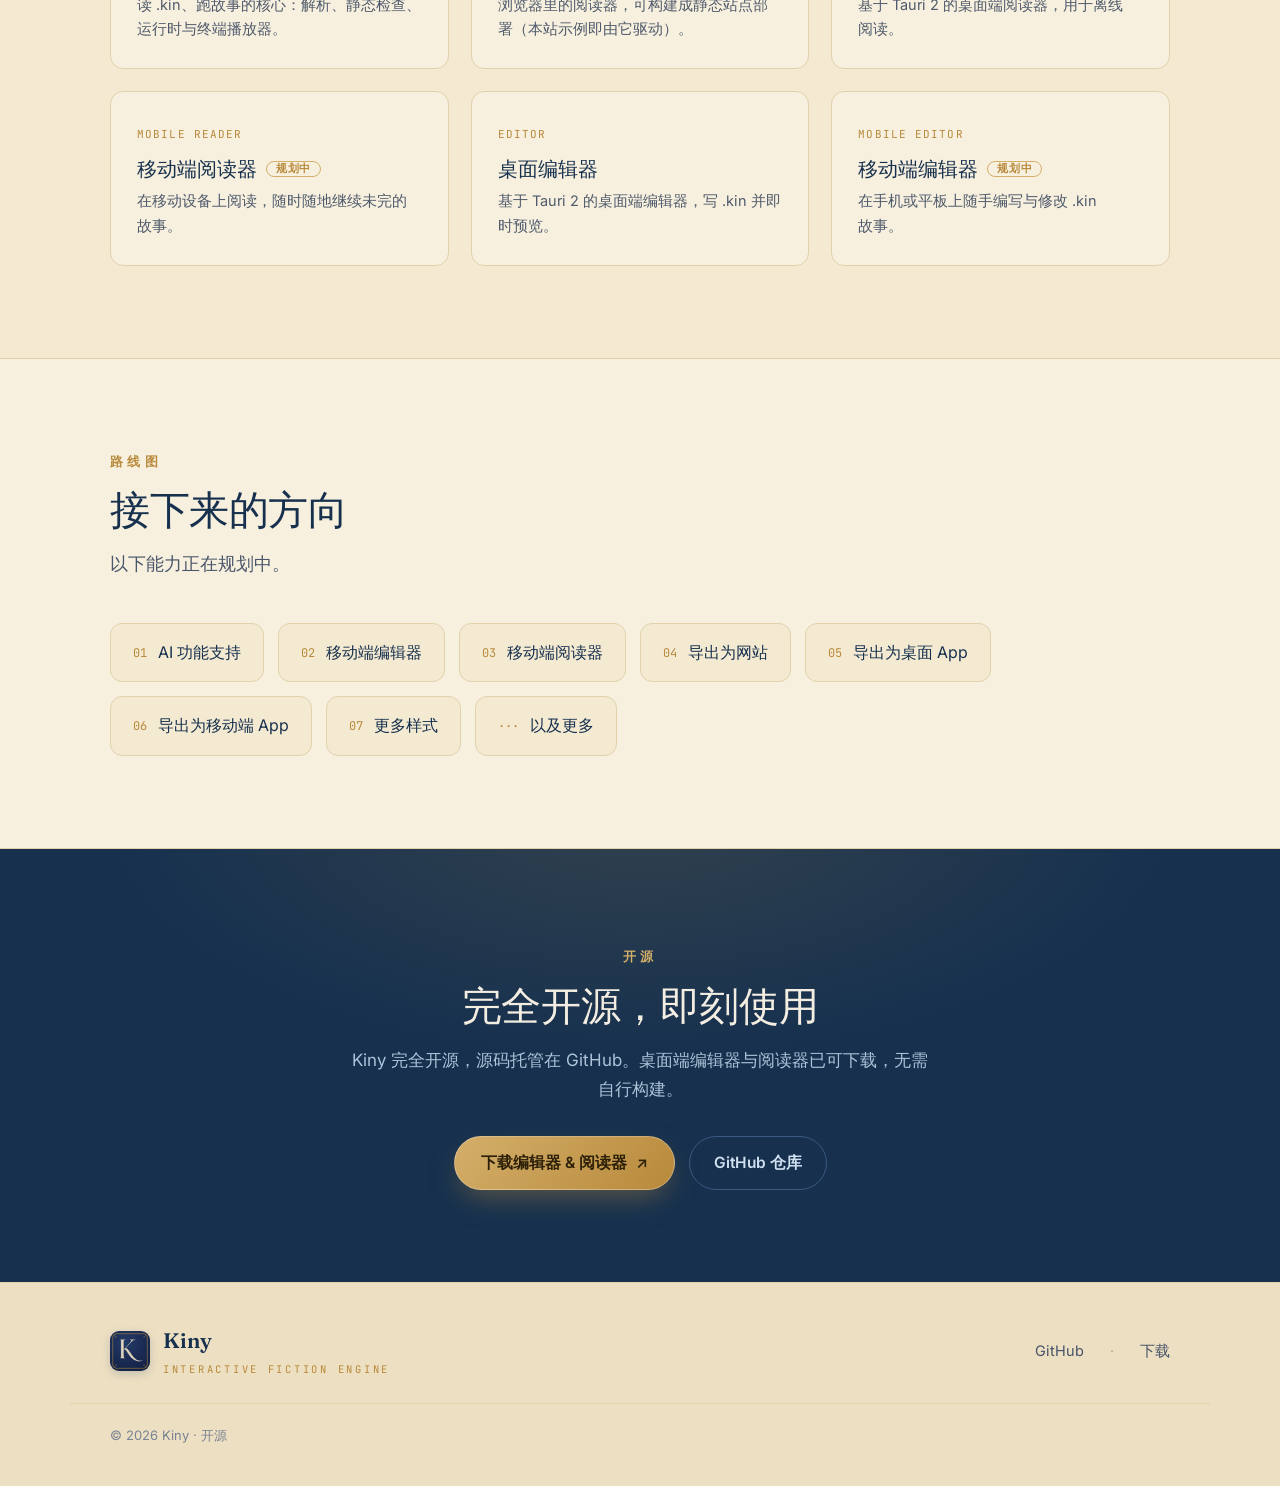
==== commit 72de311a: "site: 同步介绍站快照" ====
--- a/index.html
+++ b/index.html
@@ -285,7 +285,10 @@
     .feat:nth-child(n){border-right:none;}
     .feat:nth-child(3){border-bottom:1px solid var(--paper-edge);}
     .eco-grid{grid-template-columns:1fr 1fr;}
-    .navlinks a:not(.ghbtn){display:none;}
+    nav .wrap{padding:0 16px;}
+    .navlinks{gap:6px;}
+    .navlinks a{padding:6px 9px;font-size:13px;}
+    .navlinks a[href*="releases"]{display:none;}
   }
 </style>
 </head>
@@ -403,7 +406,7 @@
     <div class="section-head reveal">
       <span class="eyebrow">语法</span>
       <h2>一段 .kin 源码</h2>
-      <p class="lede">左边是源码，右边是读者看到的内容。</p>
+      <p class="lede">源码，对照它跑给读者看的样子。</p>
     </div>
     <div class="kin-grid reveal">
       <div class="codecard">
